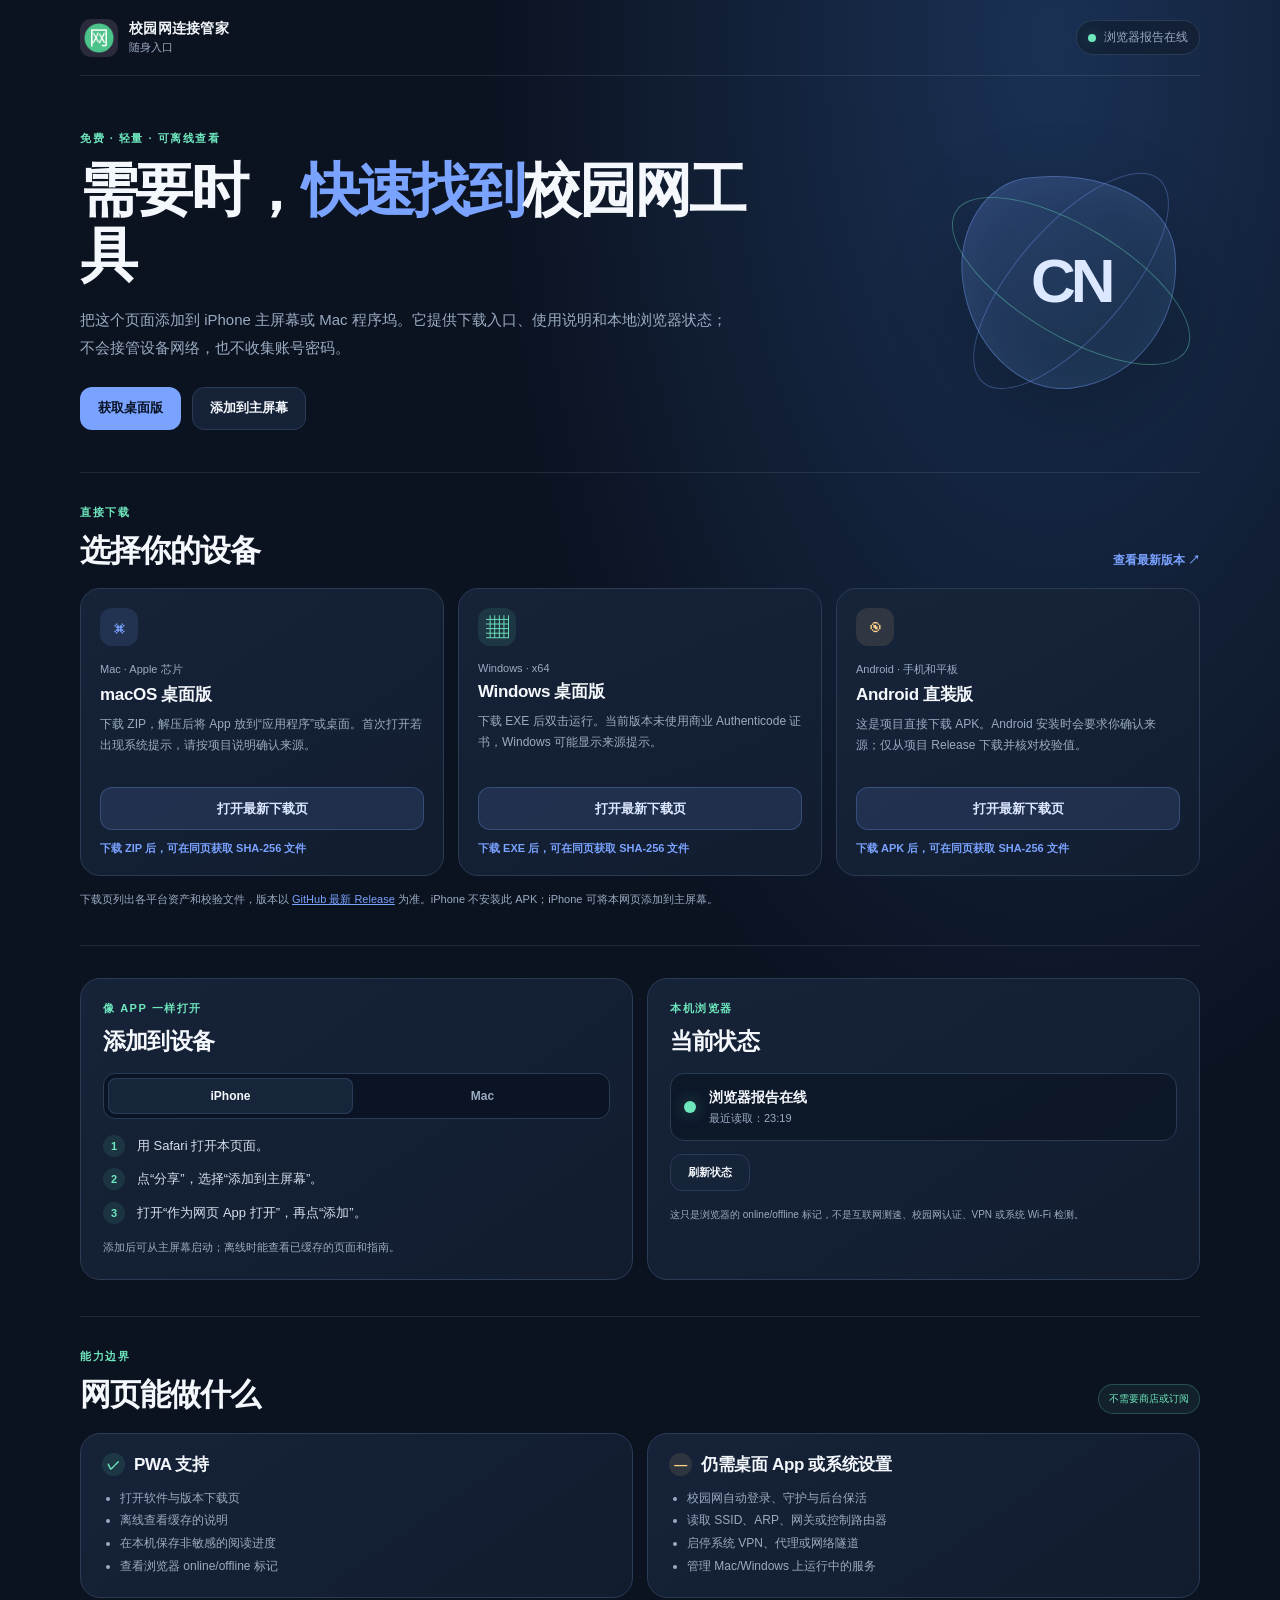
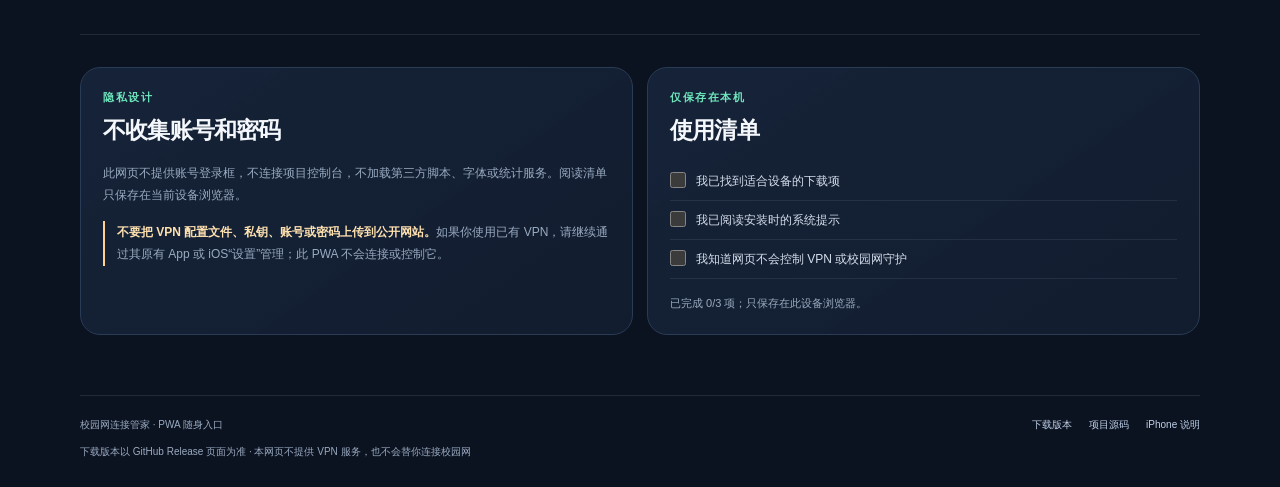
==== pwa/index.html @ 2f05f439 "feat: add installable PWA companion" ====
<!doctype html>
<html lang="zh-CN">
  <head>
    <meta charset="utf-8">
    <meta name="viewport" content="width=device-width, initial-scale=1, viewport-fit=cover">
    <meta name="theme-color" content="#0b1220">
    <meta name="apple-mobile-web-app-capable" content="yes">
    <meta name="apple-mobile-web-app-title" content="校园网管家">
    <meta name="apple-mobile-web-app-status-bar-style" content="black-translucent">
    <meta name="description" content="校园网连接管家的免费安装入口、离线指南和浏览器自检。">
    <meta name="referrer" content="no-referrer">
    <meta http-equiv="Content-Security-Policy" content="default-src 'self'; img-src 'self'; style-src 'self'; script-src 'self'; connect-src 'self'; manifest-src 'self'; worker-src 'self'; base-uri 'none'; form-action 'none'; frame-ancestors 'none'">
    <link rel="manifest" href="./manifest.webmanifest">
    <link rel="icon" href="./icons/campusnet-192.png" type="image/png">
    <link rel="apple-touch-icon" href="./icons/campusnet-192.png">
    <link rel="stylesheet" href="./styles.css">
    <title>校园网连接管家 · 随身入口</title>
  </head>
  <body>
    <a class="skip-link" href="#main">跳到主要内容</a>
    <header class="topbar">
      <a class="brand" href="./" aria-label="校园网连接管家首页">
        <img src="./icons/campusnet-192.png" width="38" height="38" alt="">
        <span><strong>校园网连接管家</strong><small>随身入口</small></span>
      </a>
      <span class="online-badge" id="browser-status" role="status" aria-live="polite">
        <span class="status-dot" aria-hidden="true"></span><span id="browser-status-text">读取浏览器状态…</span>
      </span>
    </header>

    <main id="main">
      <section class="hero">
        <div class="hero-copy">
          <p class="eyebrow">免费 · 轻量 · 可离线查看</p>
          <h1>需要时，<span>快速找到</span>校园网工具</h1>
          <p class="hero-lede">把这个页面添加到 iPhone 主屏幕或 Mac 程序坞。它提供下载入口、使用说明和本地浏览器状态；不会接管设备网络，也不收集账号密码。</p>
          <div class="hero-actions">
            <a class="button button-primary" href="#downloads">获取桌面版</a>
            <a class="button button-secondary" href="#install">添加到主屏幕</a>
          </div>
        </div>
        <div class="hero-mark" aria-hidden="true"><span>CN</span><i></i><b></b></div>
      </section>

      <section class="section" id="downloads" aria-labelledby="downloads-title">
        <div class="section-heading">
          <div><p class="eyebrow">直接下载</p><h2 id="downloads-title">选择你的设备</h2></div>
          <a class="text-link" href="https://github.com/CampusNetTools/campus-net-manager/releases/latest" target="_blank" rel="noopener noreferrer">查看最新版本 ↗</a>
        </div>
        <div class="download-grid">
          <article class="download-card">
            <div class="platform-icon" aria-hidden="true">⌘</div>
            <p class="card-kicker">Mac · Apple 芯片</p>
            <h3>macOS 桌面版</h3>
            <p>下载 ZIP，解压后将 App 放到“应用程序”或桌面。首次打开若出现系统提示，请按项目说明确认来源。</p>
            <a class="button button-card" href="https://github.com/CampusNetTools/campus-net-manager/releases/latest" target="_blank" rel="noopener noreferrer">打开最新下载页</a>
            <span class="checksum-link">下载 ZIP 后，可在同页获取 SHA-256 文件</span>
          </article>
          <article class="download-card">
            <div class="platform-icon windows" aria-hidden="true">▦</div>
            <p class="card-kicker">Windows · x64</p>
            <h3>Windows 桌面版</h3>
            <p>下载 EXE 后双击运行。当前版本未使用商业 Authenticode 证书，Windows 可能显示来源提示。</p>
            <a class="button button-card" href="https://github.com/CampusNetTools/campus-net-manager/releases/latest" target="_blank" rel="noopener noreferrer">打开最新下载页</a>
            <span class="checksum-link">下载 EXE 后，可在同页获取 SHA-256 文件</span>
          </article>
          <article class="download-card">
            <div class="platform-icon android" aria-hidden="true">◉</div>
            <p class="card-kicker">Android · 手机和平板</p>
            <h3>Android 直装版</h3>
            <p>这是项目直接下载 APK。Android 安装时会要求你确认来源；仅从项目 Release 下载并核对校验值。</p>
            <a class="button button-card" href="https://github.com/CampusNetTools/campus-net-manager/releases/latest" target="_blank" rel="noopener noreferrer">打开最新下载页</a>
            <span class="checksum-link">下载 APK 后，可在同页获取 SHA-256 文件</span>
          </article>
        </div>
        <p class="release-note">下载页列出各平台资产和校验文件，版本以 <a href="https://github.com/CampusNetTools/campus-net-manager/releases/latest" target="_blank" rel="noopener noreferrer">GitHub 最新 Release</a> 为准。iPhone 不安装此 APK；iPhone 可将本网页添加到主屏幕。</p>
      </section>

      <section class="section two-column" id="install" aria-labelledby="install-title">
        <div class="panel install-panel">
          <p class="eyebrow">像 App 一样打开</p>
          <h2 id="install-title">添加到设备</h2>
          <div class="device-tabs" role="tablist" aria-label="选择设备">
            <button class="device-tab is-active" id="tab-iphone" type="button" role="tab" aria-selected="true" aria-controls="steps-iphone" data-device="iphone">iPhone</button>
            <button class="device-tab" id="tab-mac" type="button" role="tab" aria-selected="false" aria-controls="steps-mac" data-device="mac">Mac</button>
          </div>
          <div id="steps-iphone" class="steps" role="tabpanel" aria-labelledby="tab-iphone" data-panel="iphone">
            <ol>
              <li>用 Safari 打开本页面。</li>
              <li>点“分享”，选择“添加到主屏幕”。</li>
              <li>打开“作为网页 App 打开”，再点“添加”。</li>
            </ol>
            <p class="step-note">添加后可从主屏幕启动；离线时能查看已缓存的页面和指南。</p>
          </div>
          <div id="steps-mac" class="steps" role="tabpanel" aria-labelledby="tab-mac" data-panel="mac" hidden>
            <ol>
              <li>用 Safari 打开本页面。</li>
              <li>菜单栏选择“文件 → 添加到程序坞”。</li>
              <li>从程序坞或 Spotlight 启动。</li>
            </ol>
            <p class="step-note">Safari 添加到程序坞的网页 App 需要 macOS Sonoma 14 或更新版本。</p>
          </div>
        </div>
        <div class="panel status-panel">
          <p class="eyebrow">本机浏览器</p>
          <h2>当前状态</h2>
          <div class="status-line"><span class="status-large-dot" id="status-dot" aria-hidden="true"></span><div><strong id="status-heading">正在读取…</strong><p id="status-detail">此信息由浏览器提供。</p></div></div>
          <button class="button button-secondary refresh-button" id="refresh-status" type="button">刷新状态</button>
          <p class="fine-print">这只是浏览器的 online/offline 标记，不是互联网测速、校园网认证、VPN 或系统 Wi-Fi 检测。</p>
        </div>
      </section>

      <section class="section" aria-labelledby="scope-title">
        <div class="section-heading">
          <div><p class="eyebrow">能力边界</p><h2 id="scope-title">网页能做什么</h2></div>
          <span class="small-pill">不需要商店或订阅</span>
        </div>
        <div class="scope-grid">
          <article class="scope-card scope-yes">
            <h3><span aria-hidden="true">✓</span> PWA 支持</h3>
            <ul><li>打开软件与版本下载页</li><li>离线查看缓存的说明</li><li>在本机保存非敏感的阅读进度</li><li>查看浏览器 online/offline 标记</li></ul>
          </article>
          <article class="scope-card scope-no">
            <h3><span aria-hidden="true">—</span> 仍需桌面 App 或系统设置</h3>
            <ul><li>校园网自动登录、守护与后台保活</li><li>读取 SSID、ARP、网关或控制路由器</li><li>启停系统 VPN、代理或网络隧道</li><li>管理 Mac/Windows 上运行中的服务</li></ul>
          </article>
        </div>
      </section>

      <section class="section two-column" aria-labelledby="privacy-title">
        <div class="panel privacy-panel">
          <p class="eyebrow">隐私设计</p>
          <h2 id="privacy-title">不收集账号和密码</h2>
          <p>此网页不提供账号登录框，不连接项目控制台，不加载第三方脚本、字体或统计服务。阅读清单只保存在当前设备浏览器。</p>
          <p class="warning-note"><strong>不要把 VPN 配置文件、私钥、账号或密码上传到公开网站。</strong>如果你使用已有 VPN，请继续通过其原有 App 或 iOS“设置”管理；此 PWA 不会连接或控制它。</p>
        </div>
        <div class="panel checklist-panel">
          <p class="eyebrow">仅保存在本机</p>
          <h2>使用清单</h2>
          <label class="check-row"><input type="checkbox" data-check="downloaded"><span>我已找到适合设备的下载项</span></label>
          <label class="check-row"><input type="checkbox" data-check="installed"><span>我已阅读安装时的系统提示</span></label>
          <label class="check-row"><input type="checkbox" data-check="understood"><span>我知道网页不会控制 VPN 或校园网守护</span></label>
          <p class="step-note" id="checklist-status" aria-live="polite">清单状态只保存在此设备。</p>
        </div>
      </section>
    </main>

    <footer class="footer">
      <span>校园网连接管家 · PWA 随身入口</span>
      <nav aria-label="项目链接">
        <a href="https://github.com/CampusNetTools/campus-net-manager/releases/latest" target="_blank" rel="noopener noreferrer">下载版本</a>
        <a href="https://github.com/CampusNetTools/campus-net-manager" target="_blank" rel="noopener noreferrer">项目源码</a>
        <a href="https://github.com/CampusNetTools/campus-net-manager/blob/main/ios/CampusNetCompanion/README.md" target="_blank" rel="noopener noreferrer">iPhone 说明</a>
      </nav>
      <p>下载版本以 GitHub Release 页面为准 · 本网页不提供 VPN 服务，也不会替你连接校园网</p>
    </footer>
    <script src="./app.js" defer></script>
  </body>
</html>
---- pwa/styles.css ----
:root {
  color-scheme: dark;
  --bg: #0b1220;
  --surface: #121d30;
  --surface-raised: #17253b;
  --line: #2a3b56;
  --text: #f4f7fb;
  --muted: #9aabc1;
  --blue: #7aa2ff;
  --mint: #6ee7bd;
  --amber: #ffd18a;
  --radius: 20px;
  font-family: -apple-system, BlinkMacSystemFont, "SF Pro Text", "PingFang SC", "Microsoft YaHei", sans-serif;
}

* { box-sizing: border-box; }
html { scroll-behavior: smooth; }
body {
  margin: 0;
  background: radial-gradient(ellipse at 82% 2%, #1a3154 0, transparent 36rem), var(--bg);
  color: var(--text);
  min-width: 320px;
}
a { color: inherit; }
button, input { font: inherit; }
button:focus-visible, a:focus-visible, input:focus-visible { outline: 3px solid var(--amber); outline-offset: 3px; }
.skip-link { position: absolute; left: -9999px; top: 8px; z-index: 10; background: var(--text); color: var(--bg); padding: 8px 12px; border-radius: 8px; }
.skip-link:focus { left: 8px; }
.topbar, main, .footer { width: min(1120px, calc(100% - 40px)); margin-inline: auto; }
.topbar { min-height: 76px; display: flex; align-items: center; justify-content: space-between; border-bottom: 1px solid rgb(154 171 193 / 15%); }
.brand { display: flex; align-items: center; gap: 11px; text-decoration: none; }
.brand img { border-radius: 11px; }
.brand span { display: grid; gap: 2px; }
.brand strong { font-size: 14px; letter-spacing: .02em; }
.brand small { color: var(--muted); font-size: 11px; }
.online-badge { display: inline-flex; align-items: center; gap: 8px; color: var(--muted); font-size: 12px; padding: 8px 11px; border: 1px solid var(--line); border-radius: 999px; background: rgb(18 29 48 / 70%); }
.status-dot { width: 8px; height: 8px; border-radius: 50%; background: var(--amber); box-shadow: 0 0 12px rgb(255 209 138 / 35%); }
.online-badge.is-online .status-dot, .status-large-dot.is-online { background: var(--mint); box-shadow: 0 0 16px rgb(110 231 189 / 36%); }
.online-badge.is-offline .status-dot, .status-large-dot.is-offline { background: #ff8c9b; box-shadow: 0 0 16px rgb(255 140 155 / 32%); }
main { padding-bottom: 24px; }
.hero { min-height: 370px; display: grid; grid-template-columns: 1fr 260px; align-items: center; gap: 36px; padding: 55px 0 42px; }
.hero-copy { max-width: 700px; }
.eyebrow { color: var(--mint); font-size: 11px; line-height: 1.4; letter-spacing: .14em; text-transform: uppercase; font-weight: 700; margin: 0 0 12px; }
h1, h2, h3, p { margin-top: 0; }
h1 { max-width: 690px; font-size: clamp(34px, 6vw, 58px); letter-spacing: -.045em; line-height: 1.12; margin-bottom: 18px; }
h1 span { color: var(--blue); }
.hero-lede { max-width: 660px; color: var(--muted); font-size: 15px; line-height: 1.85; margin-bottom: 25px; }
.hero-actions { display: flex; flex-wrap: wrap; gap: 11px; }
.button { display: inline-flex; justify-content: center; align-items: center; min-height: 43px; padding: 0 17px; border: 1px solid transparent; border-radius: 12px; font-weight: 700; font-size: 13px; text-decoration: none; cursor: pointer; transition: transform .15s ease, border-color .15s ease, background .15s ease; }
.button:hover { transform: translateY(-1px); }
.button-primary { background: var(--blue); color: #081225; }
.button-secondary { background: rgb(23 37 59 / 85%); color: var(--text); border-color: var(--line); }
.hero-mark { width: 215px; height: 215px; justify-self: center; position: relative; display: grid; place-items: center; border: 1px solid rgb(122 162 255 / 40%); border-radius: 36% 64% 55% 45% / 44% 42% 58% 56%; background: linear-gradient(145deg, rgb(122 162 255 / 18%), rgb(110 231 189 / 4%)); box-shadow: inset 0 0 48px rgb(122 162 255 / 9%), 0 24px 80px rgb(0 0 0 / 22%); transform: rotate(-7deg); }
.hero-mark span { font-size: 62px; font-weight: 800; letter-spacing: -.08em; color: #dce8ff; transform: rotate(7deg); }
.hero-mark i, .hero-mark b { position: absolute; display: block; border: 1px solid rgb(110 231 189 / 38%); border-radius: 50%; width: 270px; height: 110px; transform: rotate(38deg); }
.hero-mark b { width: 270px; height: 110px; transform: rotate(-42deg); border-color: rgb(122 162 255 / 34%); }
.section { padding-block: 32px 36px; border-top: 1px solid rgb(154 171 193 / 15%); }
.section-heading { display: flex; align-items: end; justify-content: space-between; gap: 20px; margin-bottom: 19px; }
h2 { font-size: clamp(23px, 3vw, 31px); letter-spacing: -.035em; line-height: 1.2; margin-bottom: 0; }
h3 { font-size: 17px; letter-spacing: -.02em; margin-bottom: 8px; }
.text-link, .checksum-link { color: var(--blue); text-decoration: none; font-size: 12px; font-weight: 650; }
.text-link:hover, .checksum-link:hover, .footer a:hover, .release-note a:hover { text-decoration: underline; }
.download-grid { display: grid; grid-template-columns: repeat(3, 1fr); gap: 14px; }
.download-card, .panel, .scope-card { border: 1px solid var(--line); border-radius: var(--radius); background: linear-gradient(145deg, rgb(23 37 59 / 88%), rgb(18 29 48 / 94%)); }
.download-card { min-height: 288px; padding: 19px; display: flex; flex-direction: column; align-items: flex-start; }
.platform-icon { width: 38px; height: 38px; display: grid; place-items: center; border-radius: 12px; background: rgb(122 162 255 / 13%); color: var(--blue); font-size: 23px; margin-bottom: 16px; }
.platform-icon.windows { background: rgb(110 231 189 / 10%); color: var(--mint); }
.platform-icon.android { background: rgb(255 209 138 / 11%); color: var(--amber); }
.card-kicker { color: var(--muted); font-size: 11px; margin-bottom: 6px; }
.download-card > p:not(.card-kicker) { color: var(--muted); font-size: 12px; line-height: 1.75; margin-bottom: 17px; }
.button-card { width: 100%; margin-top: auto; background: rgb(122 162 255 / 13%); border-color: rgb(122 162 255 / 26%); color: #dce7ff; }
.button-card:hover { background: rgb(122 162 255 / 22%); }
.checksum-link { margin-top: 11px; font-size: 11px; }
.release-note { font-size: 11px; line-height: 1.7; color: var(--muted); margin: 14px 0 0; }
.release-note a { color: var(--blue); }
.two-column { display: grid; grid-template-columns: 1fr 1fr; gap: 14px; }
.panel { padding: 22px; }
.panel h2 { font-size: 23px; margin-bottom: 17px; }
.device-tabs { display: flex; gap: 7px; background: #0b1424; border: 1px solid var(--line); border-radius: 12px; padding: 4px; margin-bottom: 16px; }
.device-tab { flex: 1; border: 0; border-radius: 8px; min-height: 36px; background: transparent; color: var(--muted); font-weight: 700; font-size: 12px; cursor: pointer; }
.device-tab.is-active { background: var(--surface-raised); color: var(--text); box-shadow: inset 0 0 0 1px var(--line); }
.steps ol { list-style: none; padding: 0; margin: 0; counter-reset: step; display: grid; gap: 12px; }
.steps li { position: relative; counter-increment: step; padding-left: 34px; color: #d5deec; font-size: 13px; line-height: 1.65; }
.steps li::before { content: counter(step); position: absolute; left: 0; top: 0; display: grid; place-items: center; width: 22px; height: 22px; border-radius: 50%; color: var(--mint); background: rgb(110 231 189 / 10%); font-size: 11px; font-weight: 800; }
.step-note, .fine-print { font-size: 11px; color: var(--muted); line-height: 1.7; margin: 15px 0 0; }
.status-line { display: flex; align-items: center; gap: 13px; min-height: 68px; padding: 11px 13px; border: 1px solid var(--line); border-radius: 14px; background: rgb(11 20 36 / 70%); }
.status-large-dot { width: 12px; height: 12px; flex: 0 0 auto; border-radius: 50%; background: var(--amber); }
.status-line strong { font-size: 14px; }
.status-line p { color: var(--muted); margin: 4px 0 0; font-size: 11px; }
.refresh-button { margin-top: 13px; min-height: 37px; font-size: 11px; }
.fine-print { font-size: 10px; }
.small-pill { color: var(--mint); border: 1px solid rgb(110 231 189 / 24%); border-radius: 999px; background: rgb(110 231 189 / 7%); padding: 7px 10px; font-size: 10px; white-space: nowrap; }
.scope-grid { display: grid; grid-template-columns: 1fr 1fr; gap: 14px; }
.scope-card { padding: 19px 21px; }
.scope-card h3 { display: flex; align-items: center; gap: 9px; }
.scope-card h3 span { display: grid; place-items: center; width: 23px; height: 23px; border-radius: 50%; font-size: 13px; }
.scope-yes h3 span { color: var(--mint); background: rgb(110 231 189 / 11%); }
.scope-no h3 span { color: var(--amber); background: rgb(255 209 138 / 11%); }
.scope-card ul { padding-left: 18px; margin: 11px 0 0; color: var(--muted); font-size: 12px; line-height: 1.9; }
.privacy-panel > p:not(.eyebrow), .warning-note { font-size: 12px; color: var(--muted); line-height: 1.85; }
.warning-note { border-left: 2px solid var(--amber); padding-left: 12px; margin: 15px 0 0; }
.warning-note strong { color: #ffe1b0; }
.checklist-panel { display: flex; flex-direction: column; }
.check-row { display: flex; align-items: flex-start; gap: 10px; padding-block: 10px; border-bottom: 1px solid rgb(154 171 193 / 12%); color: #d5deec; font-size: 12px; line-height: 1.5; cursor: pointer; }
.check-row input { flex: 0 0 auto; accent-color: var(--mint); width: 16px; height: 16px; margin: 0; }
.footer { border-top: 1px solid rgb(154 171 193 / 15%); padding: 22px 0 max(28px, env(safe-area-inset-bottom)); display: flex; flex-wrap: wrap; align-items: center; justify-content: space-between; gap: 13px; color: var(--muted); font-size: 10px; }
.footer nav { display: flex; flex-wrap: wrap; gap: 17px; }
.footer a { color: #c0d1e9; text-decoration: none; }
.footer p { width: 100%; margin: 0; }

@media (max-width: 760px) {
  .topbar, main, .footer { width: min(100% - 30px, 620px); }
  .hero { grid-template-columns: 1fr; min-height: auto; padding: 46px 0 34px; }
  .hero-mark { display: none; }
  .download-grid { grid-template-columns: 1fr; }
  .download-card { min-height: 0; }
  .two-column, .scope-grid { grid-template-columns: 1fr; }
  .section-heading { align-items: flex-start; }
  .small-pill { margin-top: 5px; }
}
@media (max-width: 420px) {
  .topbar, main, .footer { width: calc(100% - 24px); }
  .brand strong { font-size: 12px; }
  .online-badge { max-width: 150px; font-size: 10px; }
  .hero { padding-top: 36px; }
  .hero-lede { font-size: 13px; }
  .button { font-size: 12px; padding-inline: 13px; }
  .section { padding-block: 25px 29px; }
  .section-heading { flex-direction: column; gap: 10px; }
  .panel { padding: 18px; }
}
@media (prefers-reduced-motion: reduce) {
  *, *::before, *::after { scroll-behavior: auto !important; transition-duration: .01ms !important; animation-duration: .01ms !important; }
}
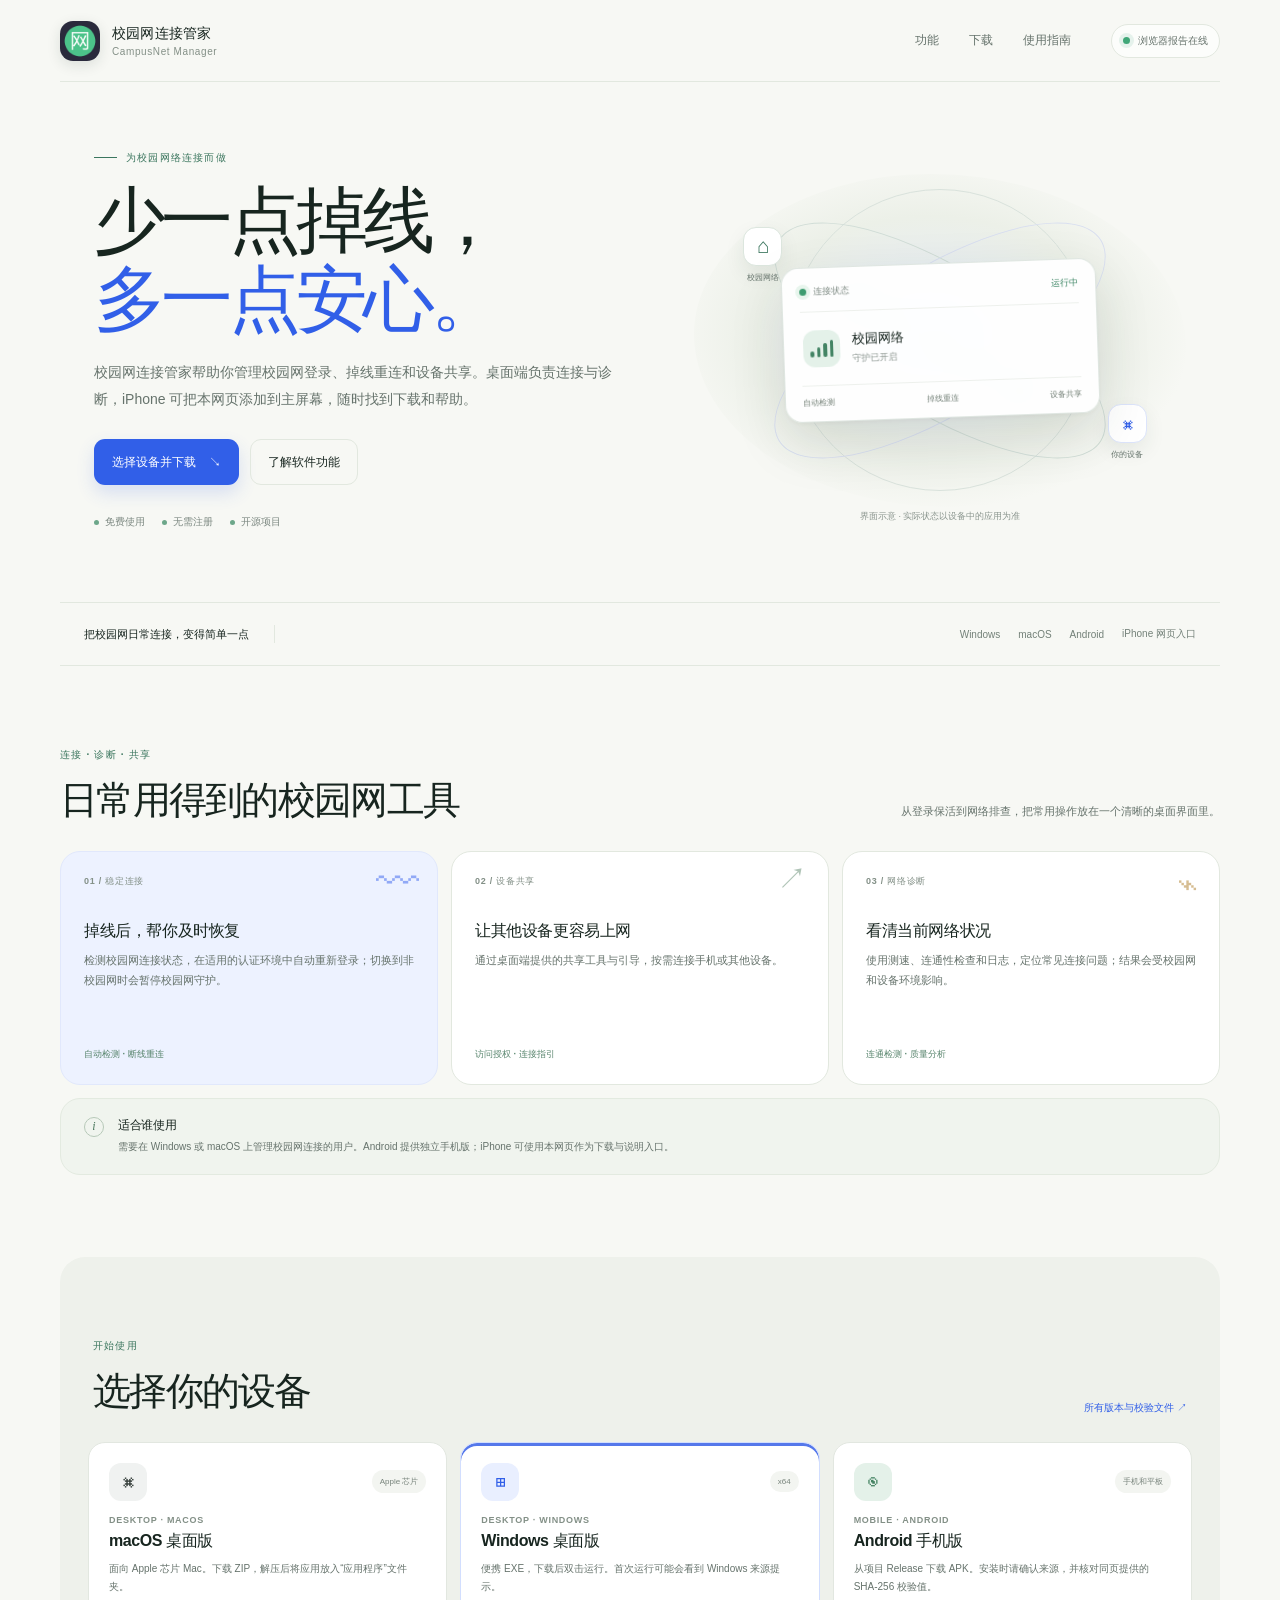
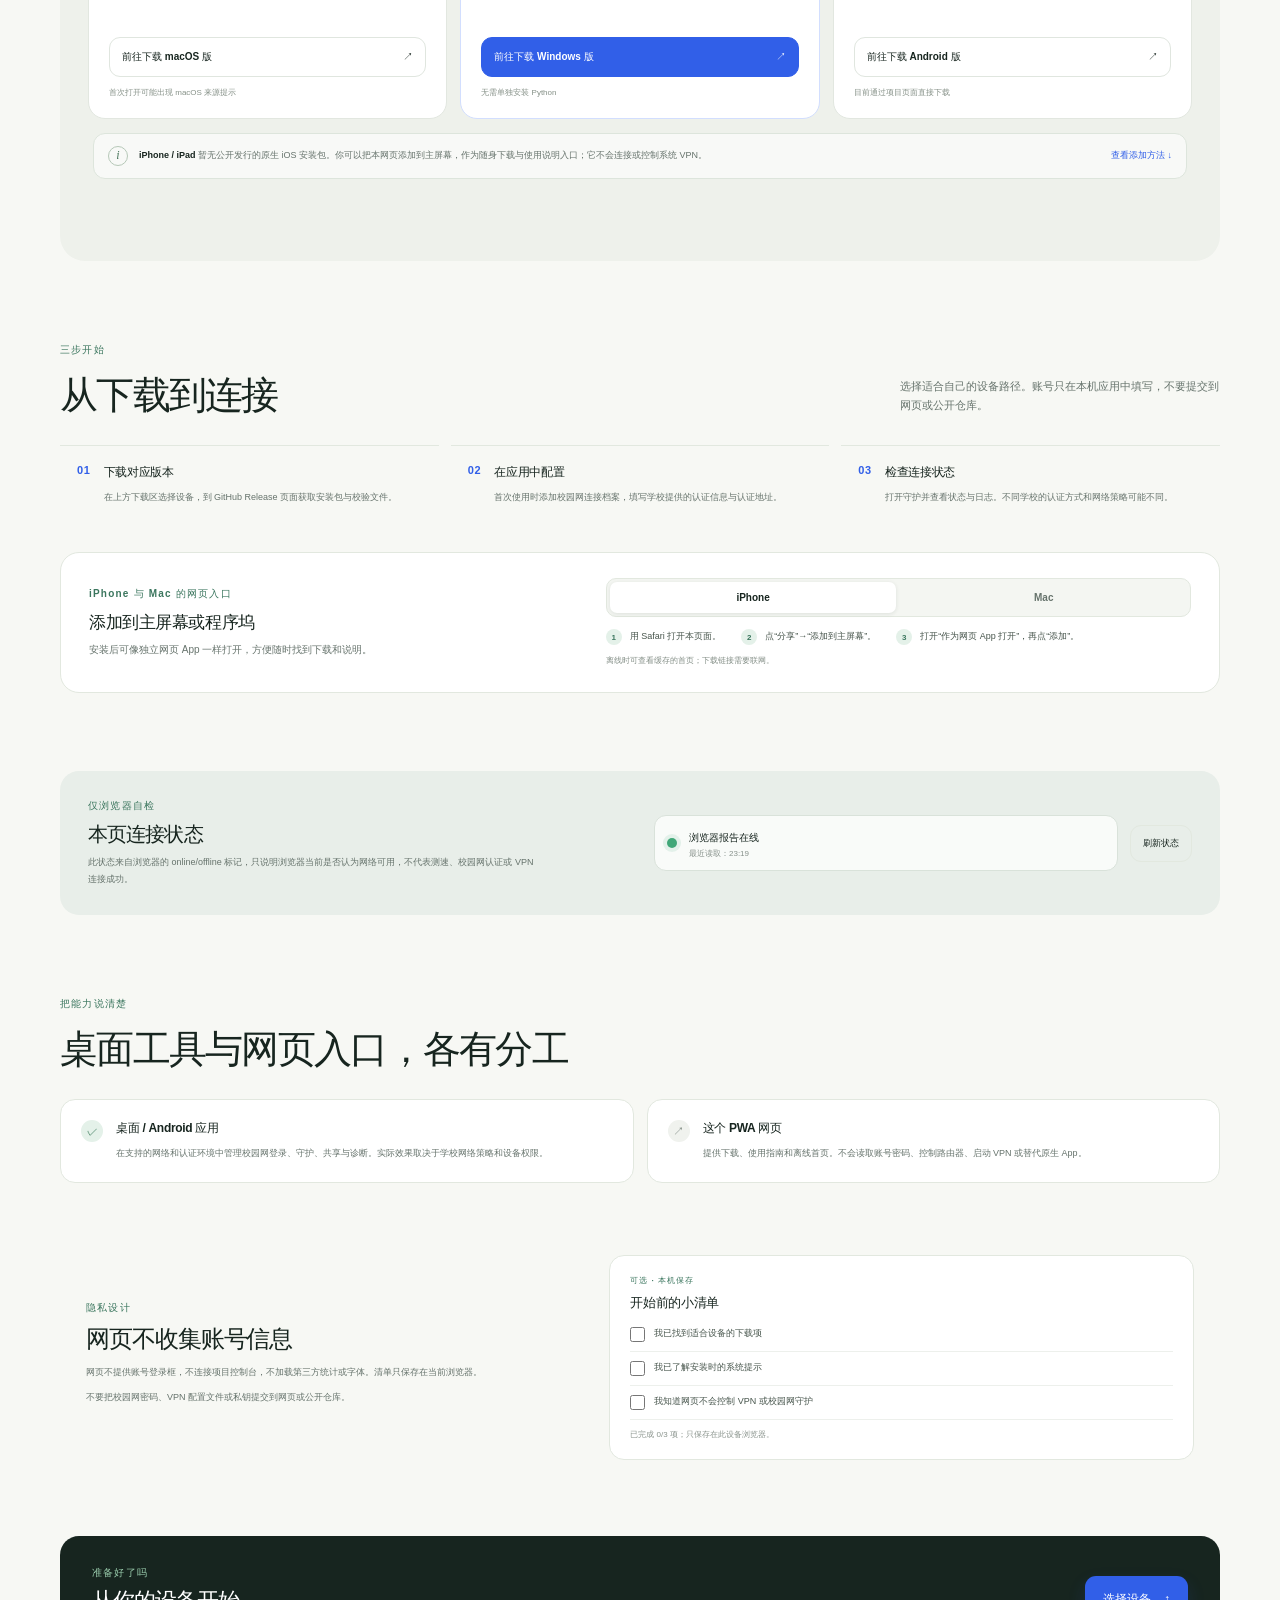
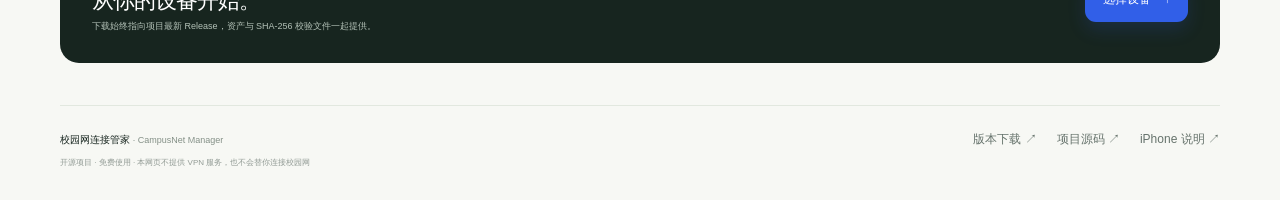
==== commit ad233e60: "site: redesign CampusNet Manager PWA" ====
--- a/pwa/index.html
+++ b/pwa/index.html
@@ -3,26 +3,34 @@
   <head>
     <meta charset="utf-8">
     <meta name="viewport" content="width=device-width, initial-scale=1, viewport-fit=cover">
-    <meta name="theme-color" content="#0b1220">
+    <meta name="theme-color" content="#f7f8f4">
     <meta name="apple-mobile-web-app-capable" content="yes">
     <meta name="apple-mobile-web-app-title" content="校园网管家">
-    <meta name="apple-mobile-web-app-status-bar-style" content="black-translucent">
-    <meta name="description" content="校园网连接管家的免费安装入口、离线指南和浏览器自检。">
+    <meta name="apple-mobile-web-app-status-bar-style" content="default">
+    <meta name="description" content="校园网连接管家：校园网自动登录与保活工具，提供 macOS、Windows、Android 下载和 iPhone PWA 随身入口。">
+    <meta property="og:type" content="website">
+    <meta property="og:title" content="校园网连接管家 · 连接更省心">
+    <meta property="og:description" content="校园网连接、设备共享与网络诊断工具。查看功能介绍，选择设备并获取最新版本。">
     <meta name="referrer" content="no-referrer">
     <meta http-equiv="Content-Security-Policy" content="default-src 'self'; img-src 'self'; style-src 'self'; script-src 'self'; connect-src 'self'; manifest-src 'self'; worker-src 'self'; base-uri 'none'; form-action 'none'; frame-ancestors 'none'">
     <link rel="manifest" href="./manifest.webmanifest">
     <link rel="icon" href="./icons/campusnet-192.png" type="image/png">
     <link rel="apple-touch-icon" href="./icons/campusnet-192.png">
     <link rel="stylesheet" href="./styles.css">
-    <title>校园网连接管家 · 随身入口</title>
+    <title>校园网连接管家 · 连接更省心</title>
   </head>
   <body>
     <a class="skip-link" href="#main">跳到主要内容</a>
     <header class="topbar">
       <a class="brand" href="./" aria-label="校园网连接管家首页">
-        <img src="./icons/campusnet-192.png" width="38" height="38" alt="">
-        <span><strong>校园网连接管家</strong><small>随身入口</small></span>
+        <img src="./icons/campusnet-192.png" width="40" height="40" alt="">
+        <span><strong>校园网连接管家</strong><small>CampusNet Manager</small></span>
       </a>
+      <nav class="top-links" aria-label="主要导航">
+        <a href="#features">功能</a>
+        <a href="#downloads">下载</a>
+        <a href="#guide">使用指南</a>
+      </nav>
       <span class="online-badge" id="browser-status" role="status" aria-live="polite">
         <span class="status-dot" aria-hidden="true"></span><span id="browser-status-text">读取浏览器状态…</span>
       </span>
@@ -31,128 +39,151 @@
     <main id="main">
       <section class="hero">
         <div class="hero-copy">
-          <p class="eyebrow">免费 · 轻量 · 可离线查看</p>
-          <h1>需要时，<span>快速找到</span>校园网工具</h1>
-          <p class="hero-lede">把这个页面添加到 iPhone 主屏幕或 Mac 程序坞。它提供下载入口、使用说明和本地浏览器状态；不会接管设备网络，也不收集账号密码。</p>
+          <p class="eyebrow"><span class="eyebrow-line"></span>为校园网络连接而做</p>
+          <h1>少一点掉线，<br><span>多一点安心。</span></h1>
+          <p class="hero-lede">校园网连接管家帮助你管理校园网登录、掉线重连和设备共享。桌面端负责连接与诊断，iPhone 可把本网页添加到主屏幕，随时找到下载和帮助。</p>
           <div class="hero-actions">
-            <a class="button button-primary" href="#downloads">获取桌面版</a>
-            <a class="button button-secondary" href="#install">添加到主屏幕</a>
+            <a class="button button-primary" href="#downloads">选择设备并下载 <span aria-hidden="true">↘</span></a>
+            <a class="button button-secondary" href="#features">了解软件功能</a>
           </div>
+          <div class="hero-meta"><span><i aria-hidden="true"></i>免费使用</span><span><i aria-hidden="true"></i>无需注册</span><span><i aria-hidden="true"></i>开源项目</span></div>
         </div>
-        <div class="hero-mark" aria-hidden="true"><span>CN</span><i></i><b></b></div>
-      </section>
-
-      <section class="section" id="downloads" aria-labelledby="downloads-title">
-        <div class="section-heading">
-          <div><p class="eyebrow">直接下载</p><h2 id="downloads-title">选择你的设备</h2></div>
-          <a class="text-link" href="https://github.com/CampusNetTools/campus-net-manager/releases/latest" target="_blank" rel="noopener noreferrer">查看最新版本 ↗</a>
-        </div>
-        <div class="download-grid">
-          <article class="download-card">
-            <div class="platform-icon" aria-hidden="true">⌘</div>
-            <p class="card-kicker">Mac · Apple 芯片</p>
-            <h3>macOS 桌面版</h3>
-            <p>下载 ZIP，解压后将 App 放到“应用程序”或桌面。首次打开若出现系统提示，请按项目说明确认来源。</p>
-            <a class="button button-card" href="https://github.com/CampusNetTools/campus-net-manager/releases/latest" target="_blank" rel="noopener noreferrer">打开最新下载页</a>
-            <span class="checksum-link">下载 ZIP 后，可在同页获取 SHA-256 文件</span>
-          </article>
-          <article class="download-card">
-            <div class="platform-icon windows" aria-hidden="true">▦</div>
-            <p class="card-kicker">Windows · x64</p>
-            <h3>Windows 桌面版</h3>
-            <p>下载 EXE 后双击运行。当前版本未使用商业 Authenticode 证书，Windows 可能显示来源提示。</p>
-            <a class="button button-card" href="https://github.com/CampusNetTools/campus-net-manager/releases/latest" target="_blank" rel="noopener noreferrer">打开最新下载页</a>
-            <span class="checksum-link">下载 EXE 后，可在同页获取 SHA-256 文件</span>
-          </article>
-          <article class="download-card">
-            <div class="platform-icon android" aria-hidden="true">◉</div>
-            <p class="card-kicker">Android · 手机和平板</p>
-            <h3>Android 直装版</h3>
-            <p>这是项目直接下载 APK。Android 安装时会要求你确认来源；仅从项目 Release 下载并核对校验值。</p>
-            <a class="button button-card" href="https://github.com/CampusNetTools/campus-net-manager/releases/latest" target="_blank" rel="noopener noreferrer">打开最新下载页</a>
-            <span class="checksum-link">下载 APK 后，可在同页获取 SHA-256 文件</span>
-          </article>
-        </div>
-        <p class="release-note">下载页列出各平台资产和校验文件，版本以 <a href="https://github.com/CampusNetTools/campus-net-manager/releases/latest" target="_blank" rel="noopener noreferrer">GitHub 最新 Release</a> 为准。iPhone 不安装此 APK；iPhone 可将本网页添加到主屏幕。</p>
-      </section>
-
-      <section class="section two-column" id="install" aria-labelledby="install-title">
-        <div class="panel install-panel">
-          <p class="eyebrow">像 App 一样打开</p>
-          <h2 id="install-title">添加到设备</h2>
-          <div class="device-tabs" role="tablist" aria-label="选择设备">
-            <button class="device-tab is-active" id="tab-iphone" type="button" role="tab" aria-selected="true" aria-controls="steps-iphone" data-device="iphone">iPhone</button>
-            <button class="device-tab" id="tab-mac" type="button" role="tab" aria-selected="false" aria-controls="steps-mac" data-device="mac">Mac</button>
+        <div class="hero-visual" aria-label="校园网连接状态示意图">
+          <div class="visual-orbit orbit-one"></div><div class="visual-orbit orbit-two"></div>
+          <div class="visual-node node-campus"><span class="node-icon">⌂</span><small>校园网络</small></div>
+          <div class="visual-node node-device"><span class="node-icon">⌘</span><small>你的设备</small></div>
+          <div class="visual-link"><span></span><span></span><span></span></div>
+          <div class="visual-card">
+            <div class="visual-card-top"><span class="live-indicator"></span><span>连接状态</span><b>运行中</b></div>
+            <div class="visual-card-main"><div class="signal-mark"><span></span><span></span><span></span><span></span></div><div><strong>校园网络</strong><small>守护已开启</small></div></div>
+            <div class="visual-card-bottom"><span>自动检测</span><span>掉线重连</span><span>设备共享</span></div>
           </div>
-          <div id="steps-iphone" class="steps" role="tabpanel" aria-labelledby="tab-iphone" data-panel="iphone">
-            <ol>
-              <li>用 Safari 打开本页面。</li>
-              <li>点“分享”，选择“添加到主屏幕”。</li>
-              <li>打开“作为网页 App 打开”，再点“添加”。</li>
-            </ol>
-            <p class="step-note">添加后可从主屏幕启动；离线时能查看已缓存的页面和指南。</p>
-          </div>
-          <div id="steps-mac" class="steps" role="tabpanel" aria-labelledby="tab-mac" data-panel="mac" hidden>
-            <ol>
-              <li>用 Safari 打开本页面。</li>
-              <li>菜单栏选择“文件 → 添加到程序坞”。</li>
-              <li>从程序坞或 Spotlight 启动。</li>
-            </ol>
-            <p class="step-note">Safari 添加到程序坞的网页 App 需要 macOS Sonoma 14 或更新版本。</p>
-          </div>
-        </div>
-        <div class="panel status-panel">
-          <p class="eyebrow">本机浏览器</p>
-          <h2>当前状态</h2>
-          <div class="status-line"><span class="status-large-dot" id="status-dot" aria-hidden="true"></span><div><strong id="status-heading">正在读取…</strong><p id="status-detail">此信息由浏览器提供。</p></div></div>
-          <button class="button button-secondary refresh-button" id="refresh-status" type="button">刷新状态</button>
-          <p class="fine-print">这只是浏览器的 online/offline 标记，不是互联网测速、校园网认证、VPN 或系统 Wi-Fi 检测。</p>
+          <p class="visual-caption">界面示意 · 实际状态以设备中的应用为准</p>
         </div>
       </section>
 
-      <section class="section" aria-labelledby="scope-title">
+      <section class="trust-strip" aria-label="项目特点">
+        <span>把校园网日常连接，变得简单一点</span><span class="trust-divider"></span><span>Windows</span><span>macOS</span><span>Android</span><span>iPhone 网页入口</span>
+      </section>
+
+      <section class="section features-section" id="features" aria-labelledby="features-title">
         <div class="section-heading">
-          <div><p class="eyebrow">能力边界</p><h2 id="scope-title">网页能做什么</h2></div>
-          <span class="small-pill">不需要商店或订阅</span>
+          <div><p class="eyebrow">连接 · 诊断 · 共享</p><h2 id="features-title">日常用得到的校园网工具</h2></div>
+          <p class="section-intro">从登录保活到网络排查，把常用操作放在一个清晰的桌面界面里。</p>
         </div>
-        <div class="scope-grid">
-          <article class="scope-card scope-yes">
-            <h3><span aria-hidden="true">✓</span> PWA 支持</h3>
-            <ul><li>打开软件与版本下载页</li><li>离线查看缓存的说明</li><li>在本机保存非敏感的阅读进度</li><li>查看浏览器 online/offline 标记</li></ul>
+        <div class="feature-grid">
+          <article class="feature-card feature-main">
+            <span class="feature-number">01 / 稳定连接</span><span class="feature-symbol symbol-wave" aria-hidden="true">〰</span>
+            <h3>掉线后，帮你及时恢复</h3><p>检测校园网连接状态，在适用的认证环境中自动重新登录；切换到非校园网时会暂停校园网守护。</p>
+            <span class="feature-foot">自动检测 · 断线重连</span>
           </article>
-          <article class="scope-card scope-no">
-            <h3><span aria-hidden="true">—</span> 仍需桌面 App 或系统设置</h3>
-            <ul><li>校园网自动登录、守护与后台保活</li><li>读取 SSID、ARP、网关或控制路由器</li><li>启停系统 VPN、代理或网络隧道</li><li>管理 Mac/Windows 上运行中的服务</li></ul>
+          <article class="feature-card">
+            <span class="feature-number">02 / 设备共享</span><span class="feature-symbol symbol-share" aria-hidden="true">↗</span>
+            <h3>让其他设备更容易上网</h3><p>通过桌面端提供的共享工具与引导，按需连接手机或其他设备。</p>
+            <span class="feature-foot">访问授权 · 连接指引</span>
+          </article>
+          <article class="feature-card">
+            <span class="feature-number">03 / 网络诊断</span><span class="feature-symbol symbol-pulse" aria-hidden="true">⌁</span>
+            <h3>看清当前网络状况</h3><p>使用测速、连通性检查和日志，定位常见连接问题；结果会受校园网和设备环境影响。</p>
+            <span class="feature-foot">连通检测 · 质量分析</span>
+          </article>
+          <article class="feature-card feature-note">
+            <span class="note-mark" aria-hidden="true">i</span><div><h3>适合谁使用</h3><p>需要在 Windows 或 macOS 上管理校园网连接的用户。Android 提供独立手机版；iPhone 可使用本网页作为下载与说明入口。</p></div>
           </article>
         </div>
       </section>
 
-      <section class="section two-column" aria-labelledby="privacy-title">
-        <div class="panel privacy-panel">
-          <p class="eyebrow">隐私设计</p>
-          <h2 id="privacy-title">不收集账号和密码</h2>
-          <p>此网页不提供账号登录框，不连接项目控制台，不加载第三方脚本、字体或统计服务。阅读清单只保存在当前设备浏览器。</p>
-          <p class="warning-note"><strong>不要把 VPN 配置文件、私钥、账号或密码上传到公开网站。</strong>如果你使用已有 VPN，请继续通过其原有 App 或 iOS“设置”管理；此 PWA 不会连接或控制它。</p>
+      <section class="download-section" id="downloads" aria-labelledby="downloads-title">
+        <div class="section-heading download-heading">
+          <div><p class="eyebrow">开始使用</p><h2 id="downloads-title">选择你的设备</h2></div>
+          <a class="text-link" href="https://github.com/CampusNetTools/campus-net-manager/releases/latest" target="_blank" rel="noopener noreferrer">所有版本与校验文件 <span aria-hidden="true">↗</span></a>
         </div>
-        <div class="panel checklist-panel">
-          <p class="eyebrow">仅保存在本机</p>
-          <h2>使用清单</h2>
-          <label class="check-row"><input type="checkbox" data-check="downloaded"><span>我已找到适合设备的下载项</span></label>
-          <label class="check-row"><input type="checkbox" data-check="installed"><span>我已阅读安装时的系统提示</span></label>
-          <label class="check-row"><input type="checkbox" data-check="understood"><span>我知道网页不会控制 VPN 或校园网守护</span></label>
-          <p class="step-note" id="checklist-status" aria-live="polite">清单状态只保存在此设备。</p>
+        <div class="download-grid">
+          <article class="download-card">
+            <div class="platform-heading"><span class="platform-icon mac-icon" aria-hidden="true">⌘</span><span class="platform-tag">Apple 芯片</span></div>
+            <p class="card-kicker">DESKTOP · MACOS</p><h3>macOS 桌面版</h3>
+            <p>面向 Apple 芯片 Mac。下载 ZIP，解压后将应用放入“应用程序”文件夹。</p>
+            <a class="button button-card" href="https://github.com/CampusNetTools/campus-net-manager/releases/latest" target="_blank" rel="noopener noreferrer">前往下载 macOS 版 <span aria-hidden="true">↗</span></a>
+            <span class="download-foot">首次打开可能出现 macOS 来源提示</span>
+          </article>
+          <article class="download-card download-featured">
+            <div class="platform-heading"><span class="platform-icon windows-icon" aria-hidden="true">⊞</span><span class="platform-tag">x64</span></div>
+            <p class="card-kicker">DESKTOP · WINDOWS</p><h3>Windows 桌面版</h3>
+            <p>便携 EXE，下载后双击运行。首次运行可能会看到 Windows 来源提示。</p>
+            <a class="button button-card" href="https://github.com/CampusNetTools/campus-net-manager/releases/latest" target="_blank" rel="noopener noreferrer">前往下载 Windows 版 <span aria-hidden="true">↗</span></a>
+            <span class="download-foot">无需单独安装 Python</span>
+          </article>
+          <article class="download-card">
+            <div class="platform-heading"><span class="platform-icon android-icon" aria-hidden="true">◉</span><span class="platform-tag">手机和平板</span></div>
+            <p class="card-kicker">MOBILE · ANDROID</p><h3>Android 手机版</h3>
+            <p>从项目 Release 下载 APK。安装时请确认来源，并核对同页提供的 SHA-256 校验值。</p>
+            <a class="button button-card" href="https://github.com/CampusNetTools/campus-net-manager/releases/latest" target="_blank" rel="noopener noreferrer">前往下载 Android 版 <span aria-hidden="true">↗</span></a>
+            <span class="download-foot">目前通过项目页面直接下载</span>
+          </article>
+        </div>
+        <div class="download-note"><span class="note-mark" aria-hidden="true">i</span><p><strong>iPhone / iPad</strong> 暂无公开发行的原生 iOS 安装包。你可以把本网页添加到主屏幕，作为随身下载与使用说明入口；它不会连接或控制系统 VPN。</p><a href="#guide">查看添加方法 ↓</a></div>
+      </section>
+
+      <section class="section guide-section" id="guide" aria-labelledby="guide-title">
+        <div class="section-heading">
+          <div><p class="eyebrow">三步开始</p><h2 id="guide-title">从下载到连接</h2></div>
+          <p class="section-intro">选择适合自己的设备路径。账号只在本机应用中填写，不要提交到网页或公开仓库。</p>
+        </div>
+        <div class="guide-grid">
+          <article class="guide-card"><span class="guide-step">01</span><div><h3>下载对应版本</h3><p>在上方下载区选择设备，到 GitHub Release 页面获取安装包与校验文件。</p></div></article>
+          <article class="guide-card"><span class="guide-step">02</span><div><h3>在应用中配置</h3><p>首次使用时添加校园网连接档案，填写学校提供的认证信息与认证地址。</p></div></article>
+          <article class="guide-card"><span class="guide-step">03</span><div><h3>检查连接状态</h3><p>打开守护并查看状态与日志。不同学校的认证方式和网络策略可能不同。</p></div></article>
+        </div>
+        <div class="install-panel panel">
+          <div class="install-copy"><p class="eyebrow">iPhone 与 Mac 的网页入口</p><h3>添加到主屏幕或程序坞</h3><p>安装后可像独立网页 App 一样打开，方便随时找到下载和说明。</p></div>
+          <div class="install-instructions">
+            <div class="device-tabs" role="tablist" aria-label="选择设备">
+              <button class="device-tab is-active" id="tab-iphone" type="button" role="tab" aria-selected="true" aria-controls="steps-iphone" data-device="iphone">iPhone</button>
+              <button class="device-tab" id="tab-mac" type="button" role="tab" aria-selected="false" aria-controls="steps-mac" data-device="mac">Mac</button>
+            </div>
+            <div id="steps-iphone" class="steps" role="tabpanel" aria-labelledby="tab-iphone" data-panel="iphone">
+              <ol><li>用 Safari 打开本页面。</li><li>点“分享”→“添加到主屏幕”。</li><li>打开“作为网页 App 打开”，再点“添加”。</li></ol>
+              <p class="step-note">离线时可查看缓存的首页；下载链接需要联网。</p>
+            </div>
+            <div id="steps-mac" class="steps" role="tabpanel" aria-labelledby="tab-mac" data-panel="mac" hidden>
+              <ol><li>用 Safari 打开本页面。</li><li>菜单栏选择“文件 → 添加到程序坞”。</li><li>从程序坞或 Spotlight 启动。</li></ol>
+              <p class="step-note">Safari 网页 App 需要 macOS Sonoma 14 或更新版本。</p>
+            </div>
+          </div>
         </div>
       </section>
+
+      <section class="status-section" aria-labelledby="status-title">
+        <div class="status-copy"><p class="eyebrow">仅浏览器自检</p><h2 id="status-title">本页连接状态</h2><p>此状态来自浏览器的 online/offline 标记，只说明浏览器当前是否认为网络可用，不代表测速、校园网认证或 VPN 连接成功。</p></div>
+        <div class="status-box"><div class="status-line"><span class="status-large-dot" id="status-dot" aria-hidden="true"></span><div><strong id="status-heading">正在读取…</strong><p id="status-detail">此信息由浏览器提供。</p></div></div><button class="button button-secondary refresh-button" id="refresh-status" type="button">刷新状态</button></div>
+      </section>
+
+      <section class="section boundaries-section" aria-labelledby="boundaries-title">
+        <div class="section-heading"><div><p class="eyebrow">把能力说清楚</p><h2 id="boundaries-title">桌面工具与网页入口，各有分工</h2></div></div>
+        <div class="boundary-grid">
+          <article class="boundary-card"><span class="boundary-icon">✓</span><div><h3>桌面 / Android 应用</h3><p>在支持的网络和认证环境中管理校园网登录、守护、共享与诊断。实际效果取决于学校网络策略和设备权限。</p></div></article>
+          <article class="boundary-card"><span class="boundary-icon boundary-muted">↗</span><div><h3>这个 PWA 网页</h3><p>提供下载、使用指南和离线首页。不会读取账号密码、控制路由器、启动 VPN 或替代原生 App。</p></div></article>
+        </div>
+      </section>
+
+      <section class="utility-grid" aria-label="隐私与使用清单">
+        <div class="utility-copy"><p class="eyebrow">隐私设计</p><h2>网页不收集账号信息</h2><p>网页不提供账号登录框，不连接项目控制台，不加载第三方统计或字体。清单只保存在当前浏览器。</p><p class="privacy-reminder">不要把校园网密码、VPN 配置文件或私钥提交到网页或公开仓库。</p></div>
+        <div class="checklist-panel">
+          <p class="eyebrow">可选 · 本机保存</p><h3>开始前的小清单</h3>
+          <label class="check-row"><input type="checkbox" data-check="downloaded"><span>我已找到适合设备的下载项</span></label>
+          <label class="check-row"><input type="checkbox" data-check="installed"><span>我已了解安装时的系统提示</span></label>
+          <label class="check-row"><input type="checkbox" data-check="understood"><span>我知道网页不会控制 VPN 或校园网守护</span></label>
+          <p class="checklist-status" id="checklist-status" aria-live="polite">清单状态只保存在此设备。</p>
+        </div>
+      </section>
+
+      <section class="closing-cta" aria-labelledby="closing-title"><div><p class="eyebrow">准备好了吗</p><h2 id="closing-title">从你的设备开始。</h2><p>下载始终指向项目最新 Release，资产与 SHA-256 校验文件一起提供。</p></div><a class="button button-primary" href="#downloads">选择设备 <span aria-hidden="true">↑</span></a></section>
     </main>
 
     <footer class="footer">
-      <span>校园网连接管家 · PWA 随身入口</span>
-      <nav aria-label="项目链接">
-        <a href="https://github.com/CampusNetTools/campus-net-manager/releases/latest" target="_blank" rel="noopener noreferrer">下载版本</a>
-        <a href="https://github.com/CampusNetTools/campus-net-manager" target="_blank" rel="noopener noreferrer">项目源码</a>
-        <a href="https://github.com/CampusNetTools/campus-net-manager/blob/main/ios/CampusNetCompanion/README.md" target="_blank" rel="noopener noreferrer">iPhone 说明</a>
-      </nav>
-      <p>下载版本以 GitHub Release 页面为准 · 本网页不提供 VPN 服务，也不会替你连接校园网</p>
+      <a class="footer-brand" href="./">校园网连接管家 <span>· CampusNet Manager</span></a>
+      <nav aria-label="项目链接"><a href="https://github.com/CampusNetTools/campus-net-manager/releases/latest" target="_blank" rel="noopener noreferrer">版本下载 ↗</a><a href="https://github.com/CampusNetTools/campus-net-manager" target="_blank" rel="noopener noreferrer">项目源码 ↗</a><a href="https://github.com/CampusNetTools/campus-net-manager/blob/main/ios/CampusNetCompanion/README.md" target="_blank" rel="noopener noreferrer">iPhone 说明 ↗</a></nav>
+      <p>开源项目 · 免费使用 · 本网页不提供 VPN 服务，也不会替你连接校园网</p>
     </footer>
     <script src="./app.js" defer></script>
   </body>
--- a/pwa/styles.css
+++ b/pwa/styles.css
@@ -1,134 +1,266 @@
 :root {
-  color-scheme: dark;
-  --bg: #0b1220;
-  --surface: #121d30;
-  --surface-raised: #17253b;
-  --line: #2a3b56;
-  --text: #f4f7fb;
-  --muted: #9aabc1;
-  --blue: #7aa2ff;
-  --mint: #6ee7bd;
-  --amber: #ffd18a;
+  color-scheme: light;
+  --bg: #f7f8f4;
+  --paper: #fff;
+  --ink: #17251f;
+  --muted: #66736c;
+  --line: #e2e8df;
+  --blue: #315fe8;
+  --blue-deep: #2449bf;
+  --green: #3b765e;
+  --mint: #e4f1e9;
+  --soft-blue: #e9efff;
   --radius: 20px;
   font-family: -apple-system, BlinkMacSystemFont, "SF Pro Text", "PingFang SC", "Microsoft YaHei", sans-serif;
+  font-synthesis: none;
+  text-rendering: optimizeLegibility;
 }
 
 * { box-sizing: border-box; }
-html { scroll-behavior: smooth; }
-body {
-  margin: 0;
-  background: radial-gradient(ellipse at 82% 2%, #1a3154 0, transparent 36rem), var(--bg);
-  color: var(--text);
-  min-width: 320px;
-}
+html { scroll-behavior: smooth; scroll-padding-top: 92px; }
+body { margin: 0; min-width: 320px; background: var(--bg); color: var(--ink); }
 a { color: inherit; }
 button, input { font: inherit; }
-button:focus-visible, a:focus-visible, input:focus-visible { outline: 3px solid var(--amber); outline-offset: 3px; }
-.skip-link { position: absolute; left: -9999px; top: 8px; z-index: 10; background: var(--text); color: var(--bg); padding: 8px 12px; border-radius: 8px; }
-.skip-link:focus { left: 8px; }
-.topbar, main, .footer { width: min(1120px, calc(100% - 40px)); margin-inline: auto; }
-.topbar { min-height: 76px; display: flex; align-items: center; justify-content: space-between; border-bottom: 1px solid rgb(154 171 193 / 15%); }
-.brand { display: flex; align-items: center; gap: 11px; text-decoration: none; }
-.brand img { border-radius: 11px; }
-.brand span { display: grid; gap: 2px; }
-.brand strong { font-size: 14px; letter-spacing: .02em; }
-.brand small { color: var(--muted); font-size: 11px; }
-.online-badge { display: inline-flex; align-items: center; gap: 8px; color: var(--muted); font-size: 12px; padding: 8px 11px; border: 1px solid var(--line); border-radius: 999px; background: rgb(18 29 48 / 70%); }
-.status-dot { width: 8px; height: 8px; border-radius: 50%; background: var(--amber); box-shadow: 0 0 12px rgb(255 209 138 / 35%); }
-.online-badge.is-online .status-dot, .status-large-dot.is-online { background: var(--mint); box-shadow: 0 0 16px rgb(110 231 189 / 36%); }
-.online-badge.is-offline .status-dot, .status-large-dot.is-offline { background: #ff8c9b; box-shadow: 0 0 16px rgb(255 140 155 / 32%); }
-main { padding-bottom: 24px; }
-.hero { min-height: 370px; display: grid; grid-template-columns: 1fr 260px; align-items: center; gap: 36px; padding: 55px 0 42px; }
-.hero-copy { max-width: 700px; }
-.eyebrow { color: var(--mint); font-size: 11px; line-height: 1.4; letter-spacing: .14em; text-transform: uppercase; font-weight: 700; margin: 0 0 12px; }
+button:focus-visible, a:focus-visible, input:focus-visible { outline: 3px solid #f1aa4e; outline-offset: 4px; }
+.skip-link { position: absolute; left: -9999px; top: 8px; z-index: 10; background: var(--ink); color: white; padding: 10px 14px; border-radius: 9px; }
+.skip-link:focus { left: 12px; }
+.topbar, main, .footer { width: min(1160px, calc(100% - 56px)); margin-inline: auto; }
+.topbar { min-height: 82px; display: flex; align-items: center; justify-content: space-between; gap: 24px; border-bottom: 1px solid var(--line); }
+.brand { display: inline-flex; align-items: center; gap: 12px; text-decoration: none; }
+.brand img { border-radius: 13px; box-shadow: 0 4px 14px rgb(28 51 41 / 12%); }
+.brand span { display: grid; gap: 3px; }
+.brand strong { font-size: 14px; letter-spacing: .015em; }
+.brand small { color: #849087; font-size: 10px; letter-spacing: .06em; }
+.top-links { display: flex; gap: 30px; margin-left: auto; margin-right: 16px; }
+.top-links a, .footer nav a { color: var(--muted); font-size: 12px; text-decoration: none; transition: color .18s ease; }
+.top-links a:hover, .footer nav a:hover { color: var(--blue); }
+.online-badge { display: inline-flex; align-items: center; gap: 8px; min-height: 34px; padding: 0 11px; border: 1px solid var(--line); border-radius: 99px; background: rgb(255 255 255 / 70%); color: var(--muted); font-size: 10px; white-space: nowrap; }
+.status-dot, .live-indicator { width: 7px; height: 7px; display: inline-block; border-radius: 50%; background: #d59b3d; }
+.online-badge.is-online .status-dot, .status-large-dot.is-online { background: #40a778; box-shadow: 0 0 0 4px rgb(64 167 120 / 12%); }
+.online-badge.is-offline .status-dot, .status-large-dot.is-offline { background: #d76a68; box-shadow: 0 0 0 4px rgb(215 106 104 / 10%); }
+main { padding-bottom: 42px; }
+.hero { min-height: 520px; display: grid; grid-template-columns: 1fr .9fr; align-items: center; gap: 54px; padding: 58px 34px 62px; overflow: hidden; }
+.hero-copy { max-width: 610px; position: relative; z-index: 1; }
+.eyebrow { display: flex; align-items: center; gap: 9px; margin: 0 0 16px; color: var(--green); font-size: 10px; line-height: 1.4; letter-spacing: .12em; font-weight: 750; }
+.eyebrow-line { width: 23px; height: 1px; background: var(--green); }
 h1, h2, h3, p { margin-top: 0; }
-h1 { max-width: 690px; font-size: clamp(34px, 6vw, 58px); letter-spacing: -.045em; line-height: 1.12; margin-bottom: 18px; }
+h1 { margin-bottom: 20px; font-size: clamp(42px, 5.7vw, 72px); line-height: 1.1; letter-spacing: -.065em; font-weight: 760; }
 h1 span { color: var(--blue); }
-.hero-lede { max-width: 660px; color: var(--muted); font-size: 15px; line-height: 1.85; margin-bottom: 25px; }
-.hero-actions { display: flex; flex-wrap: wrap; gap: 11px; }
-.button { display: inline-flex; justify-content: center; align-items: center; min-height: 43px; padding: 0 17px; border: 1px solid transparent; border-radius: 12px; font-weight: 700; font-size: 13px; text-decoration: none; cursor: pointer; transition: transform .15s ease, border-color .15s ease, background .15s ease; }
-.button:hover { transform: translateY(-1px); }
-.button-primary { background: var(--blue); color: #081225; }
-.button-secondary { background: rgb(23 37 59 / 85%); color: var(--text); border-color: var(--line); }
-.hero-mark { width: 215px; height: 215px; justify-self: center; position: relative; display: grid; place-items: center; border: 1px solid rgb(122 162 255 / 40%); border-radius: 36% 64% 55% 45% / 44% 42% 58% 56%; background: linear-gradient(145deg, rgb(122 162 255 / 18%), rgb(110 231 189 / 4%)); box-shadow: inset 0 0 48px rgb(122 162 255 / 9%), 0 24px 80px rgb(0 0 0 / 22%); transform: rotate(-7deg); }
-.hero-mark span { font-size: 62px; font-weight: 800; letter-spacing: -.08em; color: #dce8ff; transform: rotate(7deg); }
-.hero-mark i, .hero-mark b { position: absolute; display: block; border: 1px solid rgb(110 231 189 / 38%); border-radius: 50%; width: 270px; height: 110px; transform: rotate(38deg); }
-.hero-mark b { width: 270px; height: 110px; transform: rotate(-42deg); border-color: rgb(122 162 255 / 34%); }
-.section { padding-block: 32px 36px; border-top: 1px solid rgb(154 171 193 / 15%); }
-.section-heading { display: flex; align-items: end; justify-content: space-between; gap: 20px; margin-bottom: 19px; }
-h2 { font-size: clamp(23px, 3vw, 31px); letter-spacing: -.035em; line-height: 1.2; margin-bottom: 0; }
-h3 { font-size: 17px; letter-spacing: -.02em; margin-bottom: 8px; }
-.text-link, .checksum-link { color: var(--blue); text-decoration: none; font-size: 12px; font-weight: 650; }
-.text-link:hover, .checksum-link:hover, .footer a:hover, .release-note a:hover { text-decoration: underline; }
-.download-grid { display: grid; grid-template-columns: repeat(3, 1fr); gap: 14px; }
-.download-card, .panel, .scope-card { border: 1px solid var(--line); border-radius: var(--radius); background: linear-gradient(145deg, rgb(23 37 59 / 88%), rgb(18 29 48 / 94%)); }
-.download-card { min-height: 288px; padding: 19px; display: flex; flex-direction: column; align-items: flex-start; }
-.platform-icon { width: 38px; height: 38px; display: grid; place-items: center; border-radius: 12px; background: rgb(122 162 255 / 13%); color: var(--blue); font-size: 23px; margin-bottom: 16px; }
-.platform-icon.windows { background: rgb(110 231 189 / 10%); color: var(--mint); }
-.platform-icon.android { background: rgb(255 209 138 / 11%); color: var(--amber); }
-.card-kicker { color: var(--muted); font-size: 11px; margin-bottom: 6px; }
-.download-card > p:not(.card-kicker) { color: var(--muted); font-size: 12px; line-height: 1.75; margin-bottom: 17px; }
-.button-card { width: 100%; margin-top: auto; background: rgb(122 162 255 / 13%); border-color: rgb(122 162 255 / 26%); color: #dce7ff; }
-.button-card:hover { background: rgb(122 162 255 / 22%); }
-.checksum-link { margin-top: 11px; font-size: 11px; }
-.release-note { font-size: 11px; line-height: 1.7; color: var(--muted); margin: 14px 0 0; }
-.release-note a { color: var(--blue); }
-.two-column { display: grid; grid-template-columns: 1fr 1fr; gap: 14px; }
-.panel { padding: 22px; }
-.panel h2 { font-size: 23px; margin-bottom: 17px; }
-.device-tabs { display: flex; gap: 7px; background: #0b1424; border: 1px solid var(--line); border-radius: 12px; padding: 4px; margin-bottom: 16px; }
-.device-tab { flex: 1; border: 0; border-radius: 8px; min-height: 36px; background: transparent; color: var(--muted); font-weight: 700; font-size: 12px; cursor: pointer; }
-.device-tab.is-active { background: var(--surface-raised); color: var(--text); box-shadow: inset 0 0 0 1px var(--line); }
-.steps ol { list-style: none; padding: 0; margin: 0; counter-reset: step; display: grid; gap: 12px; }
-.steps li { position: relative; counter-increment: step; padding-left: 34px; color: #d5deec; font-size: 13px; line-height: 1.65; }
-.steps li::before { content: counter(step); position: absolute; left: 0; top: 0; display: grid; place-items: center; width: 22px; height: 22px; border-radius: 50%; color: var(--mint); background: rgb(110 231 189 / 10%); font-size: 11px; font-weight: 800; }
-.step-note, .fine-print { font-size: 11px; color: var(--muted); line-height: 1.7; margin: 15px 0 0; }
-.status-line { display: flex; align-items: center; gap: 13px; min-height: 68px; padding: 11px 13px; border: 1px solid var(--line); border-radius: 14px; background: rgb(11 20 36 / 70%); }
-.status-large-dot { width: 12px; height: 12px; flex: 0 0 auto; border-radius: 50%; background: var(--amber); }
-.status-line strong { font-size: 14px; }
-.status-line p { color: var(--muted); margin: 4px 0 0; font-size: 11px; }
-.refresh-button { margin-top: 13px; min-height: 37px; font-size: 11px; }
-.fine-print { font-size: 10px; }
-.small-pill { color: var(--mint); border: 1px solid rgb(110 231 189 / 24%); border-radius: 999px; background: rgb(110 231 189 / 7%); padding: 7px 10px; font-size: 10px; white-space: nowrap; }
-.scope-grid { display: grid; grid-template-columns: 1fr 1fr; gap: 14px; }
-.scope-card { padding: 19px 21px; }
-.scope-card h3 { display: flex; align-items: center; gap: 9px; }
-.scope-card h3 span { display: grid; place-items: center; width: 23px; height: 23px; border-radius: 50%; font-size: 13px; }
-.scope-yes h3 span { color: var(--mint); background: rgb(110 231 189 / 11%); }
-.scope-no h3 span { color: var(--amber); background: rgb(255 209 138 / 11%); }
-.scope-card ul { padding-left: 18px; margin: 11px 0 0; color: var(--muted); font-size: 12px; line-height: 1.9; }
-.privacy-panel > p:not(.eyebrow), .warning-note { font-size: 12px; color: var(--muted); line-height: 1.85; }
-.warning-note { border-left: 2px solid var(--amber); padding-left: 12px; margin: 15px 0 0; }
-.warning-note strong { color: #ffe1b0; }
-.checklist-panel { display: flex; flex-direction: column; }
-.check-row { display: flex; align-items: flex-start; gap: 10px; padding-block: 10px; border-bottom: 1px solid rgb(154 171 193 / 12%); color: #d5deec; font-size: 12px; line-height: 1.5; cursor: pointer; }
-.check-row input { flex: 0 0 auto; accent-color: var(--mint); width: 16px; height: 16px; margin: 0; }
-.footer { border-top: 1px solid rgb(154 171 193 / 15%); padding: 22px 0 max(28px, env(safe-area-inset-bottom)); display: flex; flex-wrap: wrap; align-items: center; justify-content: space-between; gap: 13px; color: var(--muted); font-size: 10px; }
-.footer nav { display: flex; flex-wrap: wrap; gap: 17px; }
-.footer a { color: #c0d1e9; text-decoration: none; }
-.footer p { width: 100%; margin: 0; }
-
-@media (max-width: 760px) {
-  .topbar, main, .footer { width: min(100% - 30px, 620px); }
-  .hero { grid-template-columns: 1fr; min-height: auto; padding: 46px 0 34px; }
-  .hero-mark { display: none; }
-  .download-grid { grid-template-columns: 1fr; }
-  .download-card { min-height: 0; }
-  .two-column, .scope-grid { grid-template-columns: 1fr; }
-  .section-heading { align-items: flex-start; }
-  .small-pill { margin-top: 5px; }
-}
-@media (max-width: 420px) {
-  .topbar, main, .footer { width: calc(100% - 24px); }
+.hero-lede { max-width: 520px; margin-bottom: 26px; color: var(--muted); font-size: 14px; line-height: 1.95; }
+.hero-actions { display: flex; flex-wrap: wrap; align-items: center; gap: 11px; }
+.button { display: inline-flex; justify-content: center; align-items: center; gap: 13px; min-height: 46px; padding: 0 17px; border: 1px solid transparent; border-radius: 11px; font-size: 12px; font-weight: 700; text-decoration: none; cursor: pointer; transition: transform .18s ease, background .18s ease, box-shadow .18s ease; }
+.button:hover { transform: translateY(-2px); }
+.button-primary { background: var(--blue); color: white; box-shadow: 0 8px 18px rgb(49 95 232 / 16%); }
+.button-primary:hover { background: var(--blue-deep); box-shadow: 0 10px 24px rgb(49 95 232 / 22%); }
+.button-secondary { background: transparent; color: var(--ink); border-color: var(--line); }
+.button-secondary:hover { background: #fff; }
+.hero-meta { display: flex; flex-wrap: wrap; gap: 17px; margin-top: 30px; color: #7c8881; font-size: 10px; }
+.hero-meta span { display: inline-flex; align-items: center; gap: 6px; }
+.hero-meta i { width: 5px; height: 5px; border-radius: 50%; background: #6da78a; }
+.hero-visual { min-height: 365px; position: relative; display: grid; place-items: center; isolation: isolate; }
+.hero-visual::before { content: ""; position: absolute; inset: 16px 0; z-index: -2; border-radius: 48% 52% 48% 52%; background: radial-gradient(ellipse at 48% 48%, #e4ebfa 0, #ecf0e8 48%, transparent 72%); }
+.hero-visual::after { content: ""; position: absolute; width: 300px; height: 300px; border: 1px solid #d9e2dc; border-radius: 50%; z-index: -1; }
+.visual-orbit { position: absolute; width: 380px; height: 145px; border: 1px solid #d1ddd7; border-radius: 50%; }
+.orbit-one { transform: rotate(32deg); }
+.orbit-two { transform: rotate(-32deg); border-color: #d9dff0; }
+.visual-node { position: absolute; z-index: 2; display: grid; justify-items: center; gap: 7px; color: #66746c; font-size: 9px; }
+.node-campus { left: 10%; top: 19%; }
+.node-device { right: 8%; bottom: 17%; }
+.node-icon { display: grid; place-items: center; width: 39px; height: 39px; border: 1px solid #dce6de; border-radius: 13px; background: #fff; color: var(--green); font-size: 21px; box-shadow: 0 8px 20px rgb(36 65 51 / 8%); }
+.node-device .node-icon { color: var(--blue); border-color: #dce4fb; }
+.visual-link { position: absolute; width: 193px; display: flex; justify-content: space-between; align-items: center; transform: rotate(29deg) translateY(5px); }
+.visual-link::before { content: ""; position: absolute; inset-inline: 3px; height: 1px; background: #91a99b; }
+.visual-link span { width: 6px; height: 6px; z-index: 1; border-radius: 50%; background: #4c9c72; box-shadow: 0 0 0 4px #e4f1e9; }
+.visual-card { width: min(315px, 82%); position: relative; z-index: 3; border: 1px solid rgb(220 228 222 / 90%); border-radius: 17px; background: rgb(255 255 255 / 92%); box-shadow: 0 20px 55px rgb(30 53 43 / 12%), 0 2px 5px rgb(30 53 43 / 4%); padding: 17px 17px 13px; transform: rotate(-2deg); backdrop-filter: blur(10px); }
+.visual-card-top { display: flex; align-items: center; gap: 7px; padding-bottom: 13px; border-bottom: 1px solid #edf0ec; color: #7c8881; font-size: 9px; }
+.visual-card-top b { margin-left: auto; color: #388261; font-size: 9px; font-weight: 650; }
+.live-indicator { background: #3d9c70; box-shadow: 0 0 0 4px #e8f5ed; }
+.visual-card-main { display: flex; align-items: center; gap: 12px; padding: 18px 2px; }
+.visual-card-main > div:last-child { display: grid; gap: 4px; }
+.visual-card-main strong { font-size: 13px; }
+.visual-card-main small { color: #87918b; font-size: 9px; }
+.signal-mark { width: 37px; height: 37px; display: flex; align-items: end; justify-content: center; gap: 3px; padding: 10px 7px; border-radius: 12px; background: var(--mint); }
+.signal-mark span { width: 4px; border-radius: 3px; background: #438464; }
+.signal-mark span:nth-child(1) { height: 6px; }.signal-mark span:nth-child(2) { height: 10px; }.signal-mark span:nth-child(3) { height: 14px; }.signal-mark span:nth-child(4) { height: 17px; }
+.visual-card-bottom { display: flex; justify-content: space-between; padding-top: 11px; border-top: 1px solid #edf0ec; color: #758178; font-size: 8px; }
+.visual-caption { position: absolute; bottom: 0; margin: 0; color: #8a958e; font-size: 9px; }
+.trust-strip { min-height: 64px; display: flex; align-items: center; justify-content: space-between; gap: 18px; padding: 0 24px; border-block: 1px solid var(--line); color: #738078; font-size: 10px; }
+.trust-strip > span:first-child { color: var(--ink); font-size: 11px; font-weight: 650; }
+.trust-strip > span:not(:first-child):not(.trust-divider) { white-space: nowrap; }
+.trust-divider { width: 1px; height: 18px; background: var(--line); margin-inline: 7px auto; }
+.section, .download-section { padding-block: 82px; }
+.section-heading { display: flex; align-items: end; justify-content: space-between; gap: 25px; margin-bottom: 27px; }
+h2 { margin-bottom: 0; font-size: clamp(27px, 3.4vw, 38px); line-height: 1.2; letter-spacing: -.045em; font-weight: 730; }
+h3 { margin-bottom: 8px; font-size: 17px; letter-spacing: -.025em; }
+.section-intro { max-width: 320px; margin: 0 0 2px; color: var(--muted); font-size: 11px; line-height: 1.8; }
+.feature-grid { display: grid; grid-template-columns: repeat(3, 1fr); gap: 13px; }
+.feature-card { min-height: 234px; position: relative; display: flex; flex-direction: column; align-items: flex-start; overflow: hidden; padding: 23px; border: 1px solid var(--line); border-radius: var(--radius); background: var(--paper); }
+.feature-main { background: #edf2ff; border-color: #e1e8fc; }
+.feature-number, .card-kicker { color: #839087; font-size: 9px; letter-spacing: .08em; font-weight: 700; }
+.feature-symbol { position: absolute; top: 9px; right: 18px; color: #c0cbee; font-size: 43px; line-height: 1; font-weight: 300; }
+.feature-main .feature-symbol { color: #91a9f6; }
+.symbol-share { top: 12px; right: 21px; font-size: 30px; color: #b0c4b7; }
+.symbol-pulse { top: 10px; right: 20px; font-size: 39px; color: #d6bd92; }
+.feature-card h3 { margin-top: 33px; font-size: 16px; }
+.feature-card p { max-width: 330px; margin-bottom: 15px; color: var(--muted); font-size: 11px; line-height: 1.85; }
+.feature-foot { margin-top: auto; color: #57846c; font-size: 9px; font-weight: 650; }
+.feature-note { grid-column: 1 / -1; min-height: auto; flex-direction: row; align-items: flex-start; gap: 14px; padding-block: 18px; background: #f0f4ee; border-color: #e3eae0; }
+.note-mark { width: 20px; height: 20px; flex: 0 0 auto; display: grid; place-items: center; border: 1px solid #b6c8b8; border-radius: 50%; color: #4c785e; font-family: Georgia, serif; font-size: 12px; font-style: italic; }
+.feature-note h3 { margin: 0 0 4px; font-size: 12px; }
+.feature-note p { max-width: none; margin: 0; font-size: 10px; }
+.download-section { padding-inline: 28px; border-radius: 25px; background: #eef1eb; }
+.download-heading { padding-inline: 5px; }
+.text-link { color: var(--blue); font-size: 10px; font-weight: 650; text-decoration: none; }
+.text-link:hover, .download-note a:hover { text-decoration: underline; }
+.download-grid { display: grid; grid-template-columns: repeat(3, 1fr); gap: 13px; }
+.download-card { min-height: 277px; display: flex; flex-direction: column; align-items: flex-start; padding: 20px; border: 1px solid #e2e7e0; border-radius: 17px; background: var(--paper); transition: transform .2s ease, box-shadow .2s ease; }
+.download-card:hover { transform: translateY(-3px); box-shadow: 0 12px 26px rgb(31 48 37 / 7%); }
+.download-featured { border-color: #d2defe; box-shadow: inset 0 3px 0 #5578eb; }
+.platform-heading { width: 100%; display: flex; align-items: center; justify-content: space-between; margin-bottom: 14px; }
+.platform-icon { width: 38px; height: 38px; display: grid; place-items: center; border-radius: 12px; background: #f0f2f1; color: #343d39; font-size: 23px; }
+.windows-icon { color: #315fe8; background: var(--soft-blue); font-size: 20px; }
+.android-icon { color: #448362; background: var(--mint); font-size: 21px; }
+.platform-tag { padding: 6px 8px; border-radius: 20px; background: #f3f5f1; color: #78847c; font-size: 8px; }
+.card-kicker { margin-bottom: 6px; }
+.download-card h3 { margin-bottom: 8px; font-size: 16px; }
+.download-card > p:not(.card-kicker) { margin-bottom: 17px; color: var(--muted); font-size: 10px; line-height: 1.8; }
+.button-card { width: 100%; min-height: 40px; margin-top: auto; justify-content: space-between; padding-inline: 12px; border-color: #e0e6df; background: #fff; color: var(--ink); font-size: 10px; }
+.button-card:hover { border-color: #bdcaee; background: #f8faff; }
+.download-featured .button-card { border-color: var(--blue); background: var(--blue); color: #fff; }
+.download-featured .button-card:hover { background: var(--blue-deep); }
+.download-foot { margin-top: 10px; color: #859087; font-size: 8px; }
+.download-note { display: flex; align-items: center; gap: 11px; margin: 14px 5px 0; padding: 12px 14px; border: 1px solid #dde5dc; border-radius: 12px; background: rgb(255 255 255 / 60%); }
+.download-note p { flex: 1; margin: 0; color: var(--muted); font-size: 9px; line-height: 1.7; }
+.download-note strong { color: var(--ink); }
+.download-note a { color: var(--blue); font-size: 9px; text-decoration: none; white-space: nowrap; }
+.guide-section { padding-bottom: 78px; }
+.guide-grid { display: grid; grid-template-columns: repeat(3, 1fr); gap: 12px; margin-bottom: 29px; }
+.guide-card { display: flex; gap: 13px; padding: 18px 17px; border-top: 1px solid var(--line); }
+.guide-step { color: var(--blue); font-size: 11px; font-weight: 750; letter-spacing: .06em; }
+.guide-card h3 { font-size: 12px; }
+.guide-card p { margin: 0; color: var(--muted); font-size: 9px; line-height: 1.8; }
+.install-panel { display: grid; grid-template-columns: .9fr 1.1fr; align-items: center; gap: 38px; padding: 25px 28px; border: 1px solid var(--line); border-radius: 19px; background: #fff; }
+.install-copy .eyebrow { margin-bottom: 10px; }
+.install-copy h3 { margin-bottom: 7px; font-size: 17px; }
+.install-copy > p:last-child { max-width: 320px; margin: 0; color: var(--muted); font-size: 10px; line-height: 1.8; }
+.device-tabs { display: flex; gap: 4px; padding: 3px; margin-bottom: 12px; border: 1px solid var(--line); border-radius: 10px; background: #f4f6f2; }
+.device-tab { flex: 1; min-height: 31px; border: 0; border-radius: 7px; background: transparent; color: var(--muted); font-size: 10px; font-weight: 700; cursor: pointer; }
+.device-tab.is-active { background: #fff; color: var(--ink); box-shadow: 0 1px 4px rgb(22 40 29 / 10%); }
+.steps ol { display: flex; flex-wrap: wrap; gap: 8px 20px; padding: 0; margin: 0; list-style: none; counter-reset: step; }
+.steps li { position: relative; counter-increment: step; padding-left: 24px; color: #47554c; font-size: 9px; line-height: 1.7; }
+.steps li::before { content: counter(step); position: absolute; left: 0; top: 0; display: grid; place-items: center; width: 16px; height: 16px; border-radius: 50%; background: var(--mint); color: #3b765e; font-size: 8px; font-weight: 800; }
+.step-note { margin: 9px 0 0; color: #828d85; font-size: 8px; line-height: 1.7; }
+.status-section { display: grid; grid-template-columns: 1fr 1fr; align-items: center; gap: 28px; padding: 28px; border-radius: 19px; background: #e8eee9; }
+.status-copy .eyebrow { margin-bottom: 9px; }
+.status-copy h2 { margin-bottom: 8px; font-size: 20px; }
+.status-copy > p:last-child { max-width: 450px; margin: 0; color: var(--muted); font-size: 9px; line-height: 1.8; }
+.status-box { display: grid; grid-template-columns: 1fr auto; align-items: center; gap: 12px; }
+.status-line { display: flex; align-items: center; gap: 12px; min-height: 56px; padding: 10px 12px; border: 1px solid #d9e2da; border-radius: 12px; background: rgb(255 255 255 / 75%); }
+.status-large-dot { width: 10px; height: 10px; flex: 0 0 auto; border-radius: 50%; background: #d59b3d; }
+.status-line strong { font-size: 10px; }
+.status-line p { margin: 3px 0 0; color: #87918b; font-size: 8px; }
+.refresh-button { min-height: 37px; padding-inline: 12px; font-size: 9px; }
+.boundaries-section { padding-bottom: 72px; }
+.boundary-grid { display: grid; grid-template-columns: 1fr 1fr; gap: 13px; }
+.boundary-card { display: flex; gap: 13px; padding: 20px; border: 1px solid var(--line); border-radius: 15px; background: #fff; }
+.boundary-icon { width: 22px; height: 22px; flex: 0 0 auto; display: grid; place-items: center; border-radius: 50%; background: var(--mint); color: #3f7d5e; font-size: 11px; }
+.boundary-muted { background: #f0f2ee; color: #78847c; }
+.boundary-card h3 { font-size: 12px; }
+.boundary-card p { margin: 0; color: var(--muted); font-size: 9px; line-height: 1.8; }
+.utility-grid { display: grid; grid-template-columns: .9fr 1.1fr; align-items: center; gap: 45px; padding: 0 26px 76px; }
+.utility-copy .eyebrow { margin-bottom: 10px; }
+.utility-copy h2 { max-width: 380px; margin-bottom: 10px; font-size: 24px; }
+.utility-copy > p:not(.eyebrow) { max-width: 440px; margin-bottom: 8px; color: var(--muted); font-size: 9px; line-height: 1.85; }
+.utility-copy .privacy-reminder { color: #795f35; }
+.checklist-panel { padding: 19px 20px; border: 1px solid var(--line); border-radius: 15px; background: #fff; }
+.checklist-panel .eyebrow { margin-bottom: 8px; font-size: 8px; }
+.checklist-panel h3 { margin-bottom: 6px; font-size: 13px; }
+.check-row { display: flex; align-items: flex-start; gap: 9px; padding-block: 9px; border-bottom: 1px solid #edf0ec; color: #47554c; font-size: 9px; line-height: 1.5; cursor: pointer; }
+.check-row input { flex: 0 0 auto; width: 15px; height: 15px; margin: 0; accent-color: #4f936e; }
+.checklist-status { margin: 9px 0 0; color: #89938c; font-size: 8px; }
+.closing-cta { display: flex; align-items: center; justify-content: space-between; gap: 25px; padding: 30px 32px; border-radius: 19px; background: #17251f; color: #fff; }
+.closing-cta .eyebrow { color: #9bceae; margin-bottom: 8px; }
+.closing-cta h2 { margin-bottom: 6px; font-size: 22px; }
+.closing-cta p:last-child { margin: 0; color: #b3c1b7; font-size: 9px; }
+.closing-cta .button { flex: 0 0 auto; }
+.footer { display: grid; grid-template-columns: 1fr auto; align-items: center; gap: 9px 20px; padding-block: 25px 32px; border-top: 1px solid var(--line); }
+.footer-brand { font-size: 10px; font-weight: 700; text-decoration: none; }
+.footer-brand span { color: #849087; font-size: 9px; font-weight: 400; }
+.footer nav { display: flex; gap: 20px; }
+.footer p { grid-column: 1 / -1; margin: 0; color: #929b95; font-size: 8px; }
+
+@media (max-width: 820px) {
+  .topbar, main, .footer { width: min(100% - 36px, 700px); }
+  .hero { min-height: 0; grid-template-columns: 1fr .78fr; gap: 18px; padding: 54px 7px 42px; }
+  .hero-visual { min-height: 300px; transform: scale(.9); }
+  .trust-strip { flex-wrap: wrap; justify-content: flex-start; padding-block: 15px; }
+  .trust-divider { margin-left: auto; }
+  .section, .download-section { padding-block: 60px; }
+  .feature-grid, .download-grid { grid-template-columns: repeat(2, 1fr); }
+  .feature-note { grid-column: 1 / -1; }
+  .download-card:last-child { grid-column: 1 / -1; }
+  .download-card { min-height: 258px; }
+  .section-intro { max-width: 255px; }
+  .install-panel { gap: 22px; padding: 22px; }
+  .steps ol { display: grid; }
+}
+
+@media (max-width: 600px) {
+  html { scroll-padding-top: 70px; }
+  .topbar, main, .footer { width: min(100% - 32px, 480px); }
+  .topbar { min-height: 68px; gap: 10px; }
+  .brand { gap: 9px; }
+  .brand img { width: 34px; height: 34px; }
   .brand strong { font-size: 12px; }
-  .online-badge { max-width: 150px; font-size: 10px; }
-  .hero { padding-top: 36px; }
-  .hero-lede { font-size: 13px; }
-  .button { font-size: 12px; padding-inline: 13px; }
-  .section { padding-block: 25px 29px; }
-  .section-heading { flex-direction: column; gap: 10px; }
-  .panel { padding: 18px; }
-}
+  .brand small { display: none; }
+  .top-links { display: none; }
+  .online-badge { min-height: 30px; padding-inline: 8px; font-size: 8px; }
+  .hero { grid-template-columns: 1fr; gap: 0; padding: 46px 4px 35px; }
+  .hero-copy { display: contents; }
+  .hero-copy .eyebrow, .hero-copy h1, .hero-lede, .hero-actions, .hero-meta { grid-column: 1; }
+  h1 { font-size: clamp(43px, 13vw, 62px); }
+  .hero-lede { max-width: 440px; font-size: 12px; line-height: 1.9; }
+  .hero-actions { align-items: stretch; }
+  .hero-actions .button { flex: 1; padding-inline: 12px; font-size: 10px; }
+  .hero-meta { margin-top: 20px; gap: 13px; font-size: 8px; }
+  .hero-visual { width: 100%; min-height: 285px; margin-top: 11px; transform: none; }
+  .hero-visual::after { width: 245px; height: 245px; }
+  .visual-orbit { width: 300px; height: 120px; }
+  .visual-card { width: min(290px, 78%); }
+  .node-campus { left: 2%; top: 12%; }
+  .node-device { right: 1%; bottom: 15%; }
+  .trust-strip { gap: 10px 15px; font-size: 8px; }
+  .trust-strip > span:first-child { flex-basis: 100%; font-size: 9px; }
+  .trust-divider { display: none; }
+  .section, .download-section { padding-block: 49px; }
+  .section-heading { display: block; margin-bottom: 21px; }
+  h2 { font-size: 28px; }
+  .section-intro { max-width: none; margin-top: 10px; font-size: 10px; }
+  .feature-grid, .download-grid, .guide-grid { grid-template-columns: 1fr; }
+  .feature-card { min-height: 204px; }
+  .feature-note { grid-column: auto; min-height: 0; }
+  .download-section { padding-inline: 15px; margin-inline: -2px; border-radius: 18px; }
+  .download-heading { display: flex; align-items: end; gap: 10px; }
+  .download-heading .text-link { max-width: 95px; line-height: 1.6; text-align: right; }
+  .download-card, .download-card:last-child { grid-column: auto; min-height: 246px; }
+  .download-note { flex-wrap: wrap; align-items: flex-start; margin-inline: 0; }
+  .download-note p { min-width: calc(100% - 40px); }
+  .download-note a { margin-left: 31px; }
+  .guide-grid { gap: 0; }
+  .guide-card { padding: 14px 4px; }
+  .install-panel { grid-template-columns: 1fr; gap: 19px; padding: 20px; }
+  .install-copy > p:last-child { max-width: none; }
+  .status-section { grid-template-columns: 1fr; gap: 17px; padding: 20px; }
+  .status-box { grid-template-columns: 1fr auto; }
+  .boundary-grid { grid-template-columns: 1fr; }
+  .utility-grid { grid-template-columns: 1fr; gap: 17px; padding: 0 2px 49px; }
+  .closing-cta { align-items: flex-start; flex-direction: column; padding: 25px 22px; }
+  .closing-cta h2 { font-size: 21px; }
+  .footer { grid-template-columns: 1fr; gap: 13px; }
+  .footer nav { flex-wrap: wrap; gap: 13px; }
+  .footer p { grid-column: auto; line-height: 1.7; }
+}
+
 @media (prefers-reduced-motion: reduce) {
   *, *::before, *::after { scroll-behavior: auto !important; transition-duration: .01ms !important; animation-duration: .01ms !important; }
 }
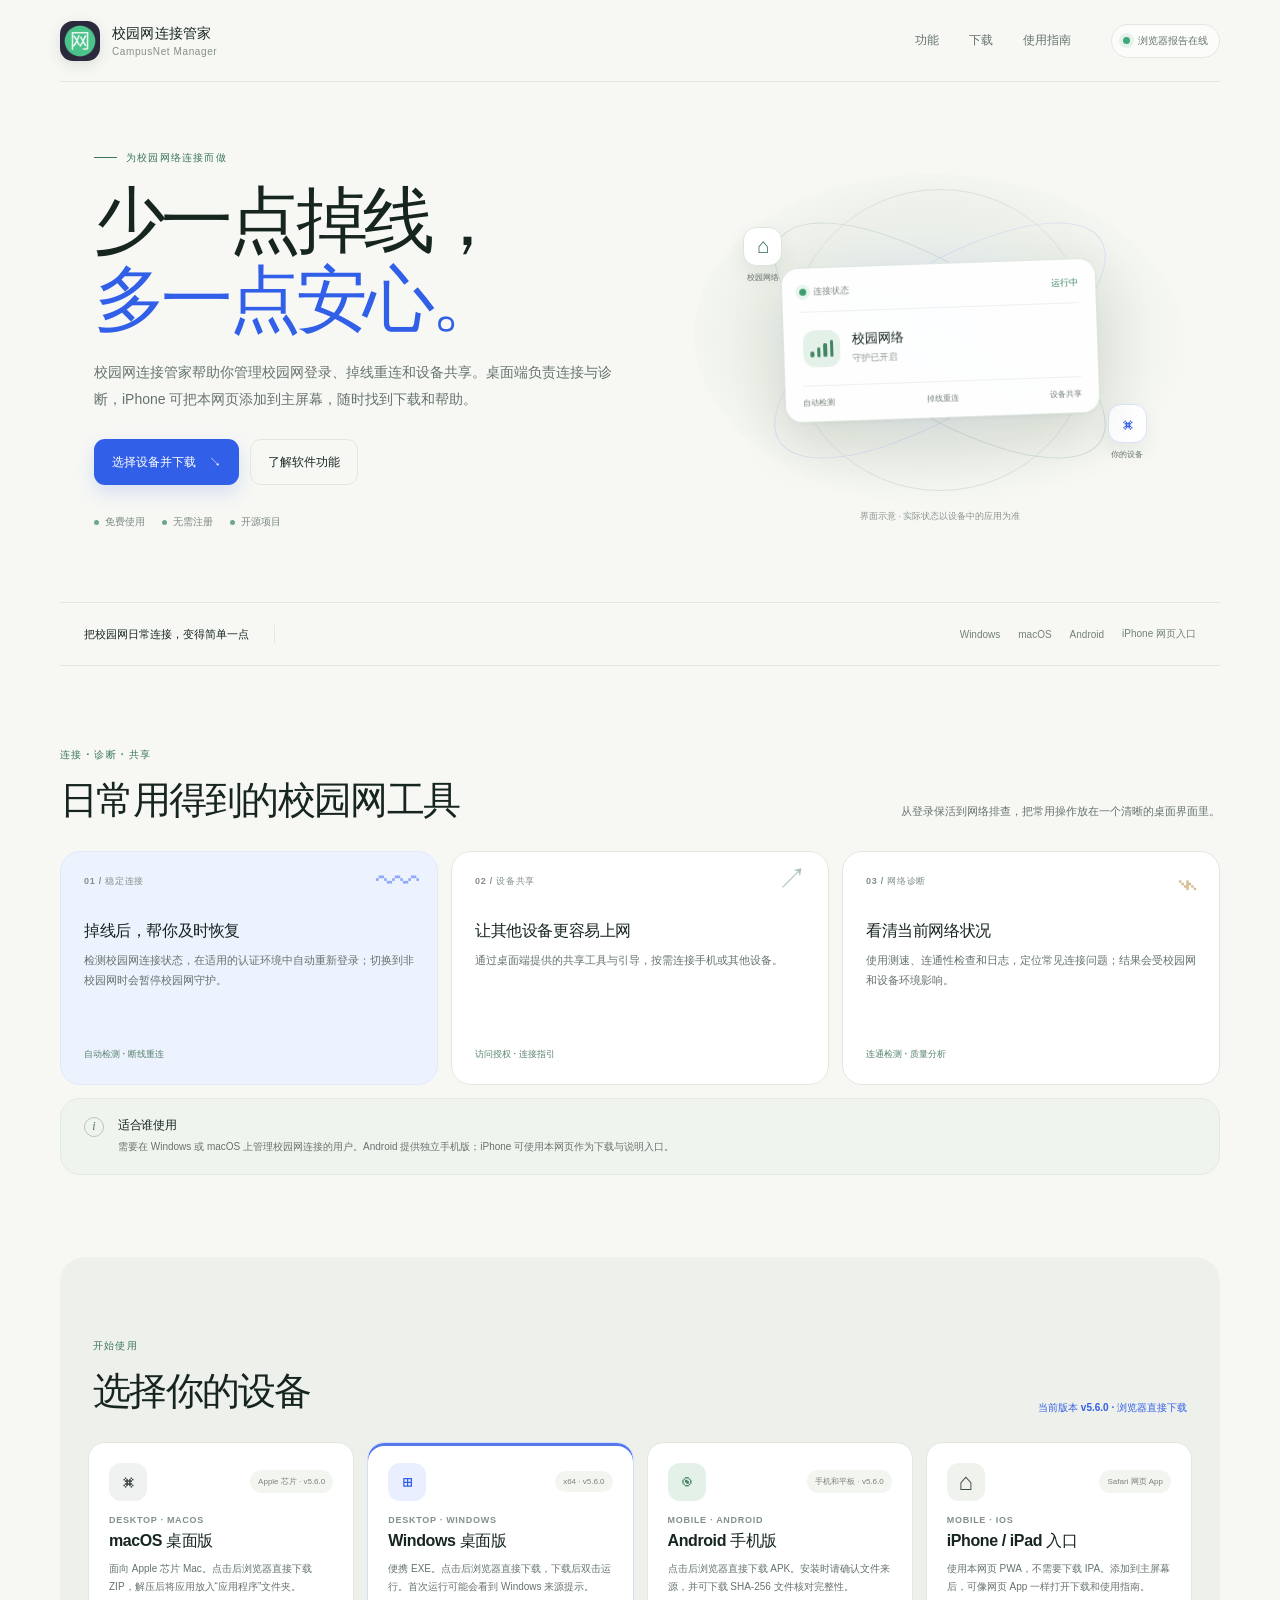
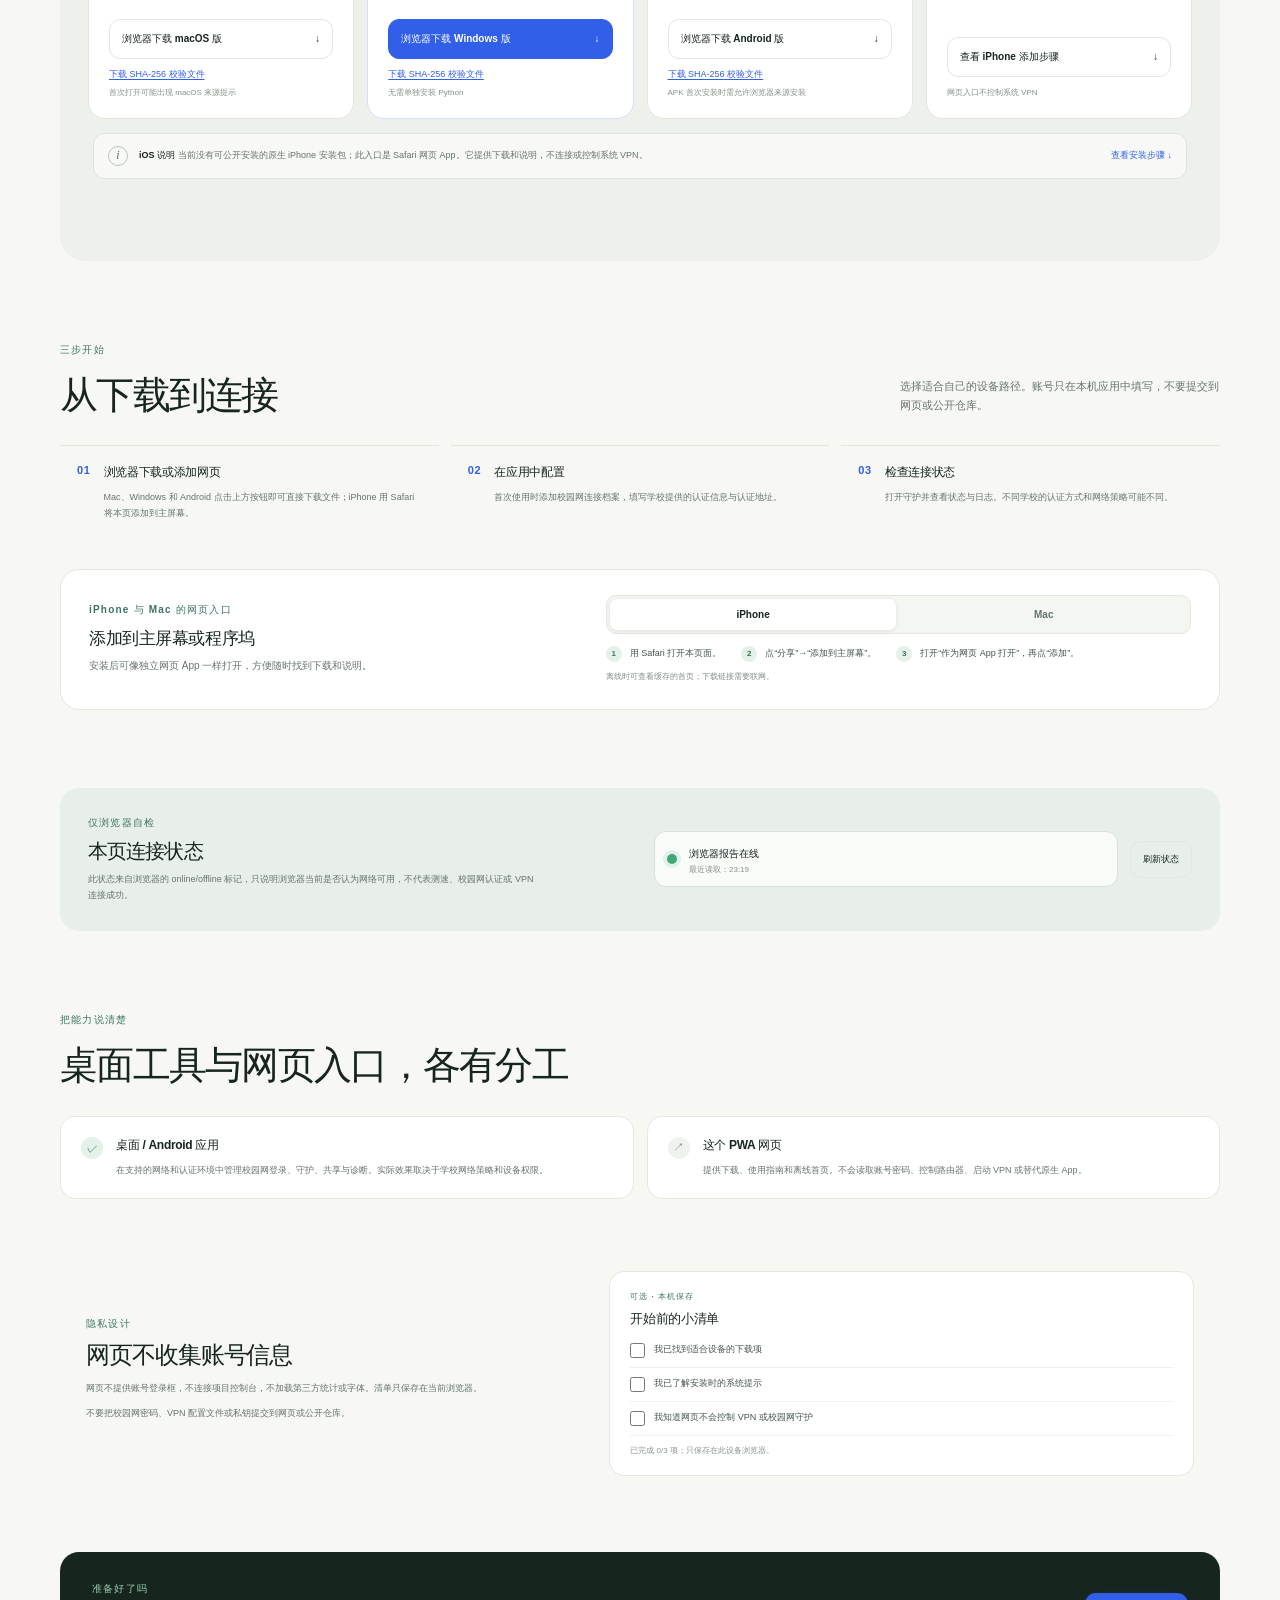
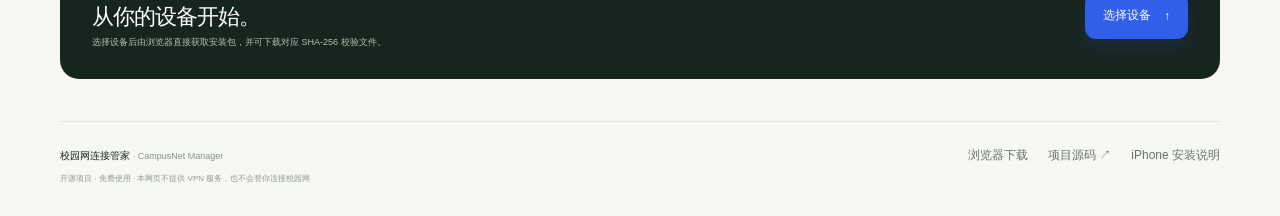
==== commit f6923fde: "feat(pwa): add direct platform downloads and iOS entry" ====
--- a/pwa/index.html
+++ b/pwa/index.html
@@ -7,7 +7,7 @@
     <meta name="apple-mobile-web-app-capable" content="yes">
     <meta name="apple-mobile-web-app-title" content="校园网管家">
     <meta name="apple-mobile-web-app-status-bar-style" content="default">
-    <meta name="description" content="校园网连接管家：校园网自动登录与保活工具，提供 macOS、Windows、Android 下载和 iPhone PWA 随身入口。">
+    <meta name="description" content="校园网连接管家：macOS、Windows 和 Android 浏览器直下载；iPhone 提供 Safari 网页 App 安装入口。">
     <meta property="og:type" content="website">
     <meta property="og:title" content="校园网连接管家 · 连接更省心">
     <meta property="og:description" content="校园网连接、设备共享与网络诊断工具。查看功能介绍，选择设备并获取最新版本。">
@@ -96,32 +96,42 @@
       <section class="download-section" id="downloads" aria-labelledby="downloads-title">
         <div class="section-heading download-heading">
           <div><p class="eyebrow">开始使用</p><h2 id="downloads-title">选择你的设备</h2></div>
-          <a class="text-link" href="https://github.com/CampusNetTools/campus-net-manager/releases/latest" target="_blank" rel="noopener noreferrer">所有版本与校验文件 <span aria-hidden="true">↗</span></a>
+          <span class="text-link download-version">当前版本 v5.6.0 · 浏览器直接下载</span>
         </div>
         <div class="download-grid">
           <article class="download-card">
-            <div class="platform-heading"><span class="platform-icon mac-icon" aria-hidden="true">⌘</span><span class="platform-tag">Apple 芯片</span></div>
+            <div class="platform-heading"><span class="platform-icon mac-icon" aria-hidden="true">⌘</span><span class="platform-tag">Apple 芯片 · v5.6.0</span></div>
             <p class="card-kicker">DESKTOP · MACOS</p><h3>macOS 桌面版</h3>
-            <p>面向 Apple 芯片 Mac。下载 ZIP，解压后将应用放入“应用程序”文件夹。</p>
-            <a class="button button-card" href="https://github.com/CampusNetTools/campus-net-manager/releases/latest" target="_blank" rel="noopener noreferrer">前往下载 macOS 版 <span aria-hidden="true">↗</span></a>
+            <p>面向 Apple 芯片 Mac。点击后浏览器直接下载 ZIP，解压后将应用放入“应用程序”文件夹。</p>
+            <a class="button button-card" href="https://github.com/CampusNetTools/campus-net-manager/releases/latest/download/CampusNetManager-macOS-arm64-v5.6.0.zip">浏览器下载 macOS 版 <span aria-hidden="true">↓</span></a>
+            <a class="checksum-link" href="https://github.com/CampusNetTools/campus-net-manager/releases/latest/download/CampusNetManager-macOS-arm64-v5.6.0.zip.sha256">下载 SHA-256 校验文件</a>
             <span class="download-foot">首次打开可能出现 macOS 来源提示</span>
           </article>
           <article class="download-card download-featured">
-            <div class="platform-heading"><span class="platform-icon windows-icon" aria-hidden="true">⊞</span><span class="platform-tag">x64</span></div>
+            <div class="platform-heading"><span class="platform-icon windows-icon" aria-hidden="true">⊞</span><span class="platform-tag">x64 · v5.6.0</span></div>
             <p class="card-kicker">DESKTOP · WINDOWS</p><h3>Windows 桌面版</h3>
-            <p>便携 EXE，下载后双击运行。首次运行可能会看到 Windows 来源提示。</p>
-            <a class="button button-card" href="https://github.com/CampusNetTools/campus-net-manager/releases/latest" target="_blank" rel="noopener noreferrer">前往下载 Windows 版 <span aria-hidden="true">↗</span></a>
+            <p>便携 EXE。点击后浏览器直接下载，下载后双击运行。首次运行可能会看到 Windows 来源提示。</p>
+            <a class="button button-card" href="https://github.com/CampusNetTools/campus-net-manager/releases/latest/download/CampusNetManager-v5.6.0-win64.exe">浏览器下载 Windows 版 <span aria-hidden="true">↓</span></a>
+            <a class="checksum-link" href="https://github.com/CampusNetTools/campus-net-manager/releases/latest/download/CampusNetManager-v5.6.0-win64.exe.sha256">下载 SHA-256 校验文件</a>
             <span class="download-foot">无需单独安装 Python</span>
           </article>
           <article class="download-card">
-            <div class="platform-heading"><span class="platform-icon android-icon" aria-hidden="true">◉</span><span class="platform-tag">手机和平板</span></div>
+            <div class="platform-heading"><span class="platform-icon android-icon" aria-hidden="true">◉</span><span class="platform-tag">手机和平板 · v5.6.0</span></div>
             <p class="card-kicker">MOBILE · ANDROID</p><h3>Android 手机版</h3>
-            <p>从项目 Release 下载 APK。安装时请确认来源，并核对同页提供的 SHA-256 校验值。</p>
-            <a class="button button-card" href="https://github.com/CampusNetTools/campus-net-manager/releases/latest" target="_blank" rel="noopener noreferrer">前往下载 Android 版 <span aria-hidden="true">↗</span></a>
-            <span class="download-foot">目前通过项目页面直接下载</span>
-          </article>
-        </div>
-        <div class="download-note"><span class="note-mark" aria-hidden="true">i</span><p><strong>iPhone / iPad</strong> 暂无公开发行的原生 iOS 安装包。你可以把本网页添加到主屏幕，作为随身下载与使用说明入口；它不会连接或控制系统 VPN。</p><a href="#guide">查看添加方法 ↓</a></div>
+            <p>点击后浏览器直接下载 APK。安装时请确认文件来源，并可下载 SHA-256 文件核对完整性。</p>
+            <a class="button button-card" href="https://github.com/CampusNetTools/campus-net-manager/releases/latest/download/CampusNetManager-Android-5.6.0.apk">浏览器下载 Android 版 <span aria-hidden="true">↓</span></a>
+            <a class="checksum-link" href="https://github.com/CampusNetTools/campus-net-manager/releases/latest/download/CampusNetManager-Android-5.6.0.apk.sha256">下载 SHA-256 校验文件</a>
+            <span class="download-foot">APK 首次安装时需允许浏览器来源安装</span>
+          </article>
+          <article class="download-card ios-download-card">
+            <div class="platform-heading"><span class="platform-icon ios-icon" aria-hidden="true">⌂</span><span class="platform-tag">Safari 网页 App</span></div>
+            <p class="card-kicker">MOBILE · IOS</p><h3>iPhone / iPad 入口</h3>
+            <p>使用本网页 PWA，不需要下载 IPA。添加到主屏幕后，可像网页 App 一样打开下载和使用指南。</p>
+            <a class="button button-card" href="#guide">查看 iPhone 添加步骤 <span aria-hidden="true">↓</span></a>
+            <span class="download-foot">网页入口不控制系统 VPN</span>
+          </article>
+        </div>
+        <div class="download-note"><span class="note-mark" aria-hidden="true">i</span><p><strong>iOS 说明</strong> 当前没有可公开安装的原生 iPhone 安装包；此入口是 Safari 网页 App。它提供下载和说明，不连接或控制系统 VPN。</p><a href="#guide">查看安装步骤 ↓</a></div>
       </section>
 
       <section class="section guide-section" id="guide" aria-labelledby="guide-title">
@@ -130,7 +140,7 @@
           <p class="section-intro">选择适合自己的设备路径。账号只在本机应用中填写，不要提交到网页或公开仓库。</p>
         </div>
         <div class="guide-grid">
-          <article class="guide-card"><span class="guide-step">01</span><div><h3>下载对应版本</h3><p>在上方下载区选择设备，到 GitHub Release 页面获取安装包与校验文件。</p></div></article>
+          <article class="guide-card"><span class="guide-step">01</span><div><h3>浏览器下载或添加网页</h3><p>Mac、Windows 和 Android 点击上方按钮即可直接下载文件；iPhone 用 Safari 将本页添加到主屏幕。</p></div></article>
           <article class="guide-card"><span class="guide-step">02</span><div><h3>在应用中配置</h3><p>首次使用时添加校园网连接档案，填写学校提供的认证信息与认证地址。</p></div></article>
           <article class="guide-card"><span class="guide-step">03</span><div><h3>检查连接状态</h3><p>打开守护并查看状态与日志。不同学校的认证方式和网络策略可能不同。</p></div></article>
         </div>
@@ -177,12 +187,12 @@
         </div>
       </section>
 
-      <section class="closing-cta" aria-labelledby="closing-title"><div><p class="eyebrow">准备好了吗</p><h2 id="closing-title">从你的设备开始。</h2><p>下载始终指向项目最新 Release，资产与 SHA-256 校验文件一起提供。</p></div><a class="button button-primary" href="#downloads">选择设备 <span aria-hidden="true">↑</span></a></section>
+      <section class="closing-cta" aria-labelledby="closing-title"><div><p class="eyebrow">准备好了吗</p><h2 id="closing-title">从你的设备开始。</h2><p>选择设备后由浏览器直接获取安装包，并可下载对应 SHA-256 校验文件。</p></div><a class="button button-primary" href="#downloads">选择设备 <span aria-hidden="true">↑</span></a></section>
     </main>
 
     <footer class="footer">
       <a class="footer-brand" href="./">校园网连接管家 <span>· CampusNet Manager</span></a>
-      <nav aria-label="项目链接"><a href="https://github.com/CampusNetTools/campus-net-manager/releases/latest" target="_blank" rel="noopener noreferrer">版本下载 ↗</a><a href="https://github.com/CampusNetTools/campus-net-manager" target="_blank" rel="noopener noreferrer">项目源码 ↗</a><a href="https://github.com/CampusNetTools/campus-net-manager/blob/main/ios/CampusNetCompanion/README.md" target="_blank" rel="noopener noreferrer">iPhone 说明 ↗</a></nav>
+      <nav aria-label="项目链接"><a href="#downloads">浏览器下载</a><a href="https://github.com/CampusNetTools/campus-net-manager" target="_blank" rel="noopener noreferrer">项目源码 ↗</a><a href="#guide">iPhone 安装说明</a></nav>
       <p>开源项目 · 免费使用 · 本网页不提供 VPN 服务，也不会替你连接校园网</p>
     </footer>
     <script src="./app.js" defer></script>
--- a/pwa/styles.css
+++ b/pwa/styles.css
@@ -112,7 +112,7 @@
 .download-heading { padding-inline: 5px; }
 .text-link { color: var(--blue); font-size: 10px; font-weight: 650; text-decoration: none; }
 .text-link:hover, .download-note a:hover { text-decoration: underline; }
-.download-grid { display: grid; grid-template-columns: repeat(3, 1fr); gap: 13px; }
+.download-grid { display: grid; grid-template-columns: repeat(4, minmax(0, 1fr)); gap: 13px; }
 .download-card { min-height: 277px; display: flex; flex-direction: column; align-items: flex-start; padding: 20px; border: 1px solid #e2e7e0; border-radius: 17px; background: var(--paper); transition: transform .2s ease, box-shadow .2s ease; }
 .download-card:hover { transform: translateY(-3px); box-shadow: 0 12px 26px rgb(31 48 37 / 7%); }
 .download-featured { border-color: #d2defe; box-shadow: inset 0 3px 0 #5578eb; }
@@ -120,6 +120,7 @@
 .platform-icon { width: 38px; height: 38px; display: grid; place-items: center; border-radius: 12px; background: #f0f2f1; color: #343d39; font-size: 23px; }
 .windows-icon { color: #315fe8; background: var(--soft-blue); font-size: 20px; }
 .android-icon { color: #448362; background: var(--mint); font-size: 21px; }
+.ios-icon { color: #3d4c43; background: #eff2ed; font-size: 24px; }
 .platform-tag { padding: 6px 8px; border-radius: 20px; background: #f3f5f1; color: #78847c; font-size: 8px; }
 .card-kicker { margin-bottom: 6px; }
 .download-card h3 { margin-bottom: 8px; font-size: 16px; }
@@ -129,6 +130,8 @@
 .download-featured .button-card { border-color: var(--blue); background: var(--blue); color: #fff; }
 .download-featured .button-card:hover { background: var(--blue-deep); }
 .download-foot { margin-top: 10px; color: #859087; font-size: 8px; }
+.checksum-link { margin-top: 9px; color: var(--blue); font-size: 9px; text-decoration: underline; text-underline-offset: 2px; }
+.checksum-link + .download-foot { margin-top: 6px; }
 .download-note { display: flex; align-items: center; gap: 11px; margin: 14px 5px 0; padding: 12px 14px; border: 1px solid #dde5dc; border-radius: 12px; background: rgb(255 255 255 / 60%); }
 .download-note p { flex: 1; margin: 0; color: var(--muted); font-size: 9px; line-height: 1.7; }
 .download-note strong { color: var(--ink); }
@@ -189,7 +192,7 @@
 .footer nav { display: flex; gap: 20px; }
 .footer p { grid-column: 1 / -1; margin: 0; color: #929b95; font-size: 8px; }
 
-@media (max-width: 820px) {
+@media (max-width: 980px) {
   .topbar, main, .footer { width: min(100% - 36px, 700px); }
   .hero { min-height: 0; grid-template-columns: 1fr .78fr; gap: 18px; padding: 54px 7px 42px; }
   .hero-visual { min-height: 300px; transform: scale(.9); }
@@ -198,7 +201,6 @@
   .section, .download-section { padding-block: 60px; }
   .feature-grid, .download-grid { grid-template-columns: repeat(2, 1fr); }
   .feature-note { grid-column: 1 / -1; }
-  .download-card:last-child { grid-column: 1 / -1; }
   .download-card { min-height: 258px; }
   .section-intro { max-width: 255px; }
   .install-panel { gap: 22px; padding: 22px; }
